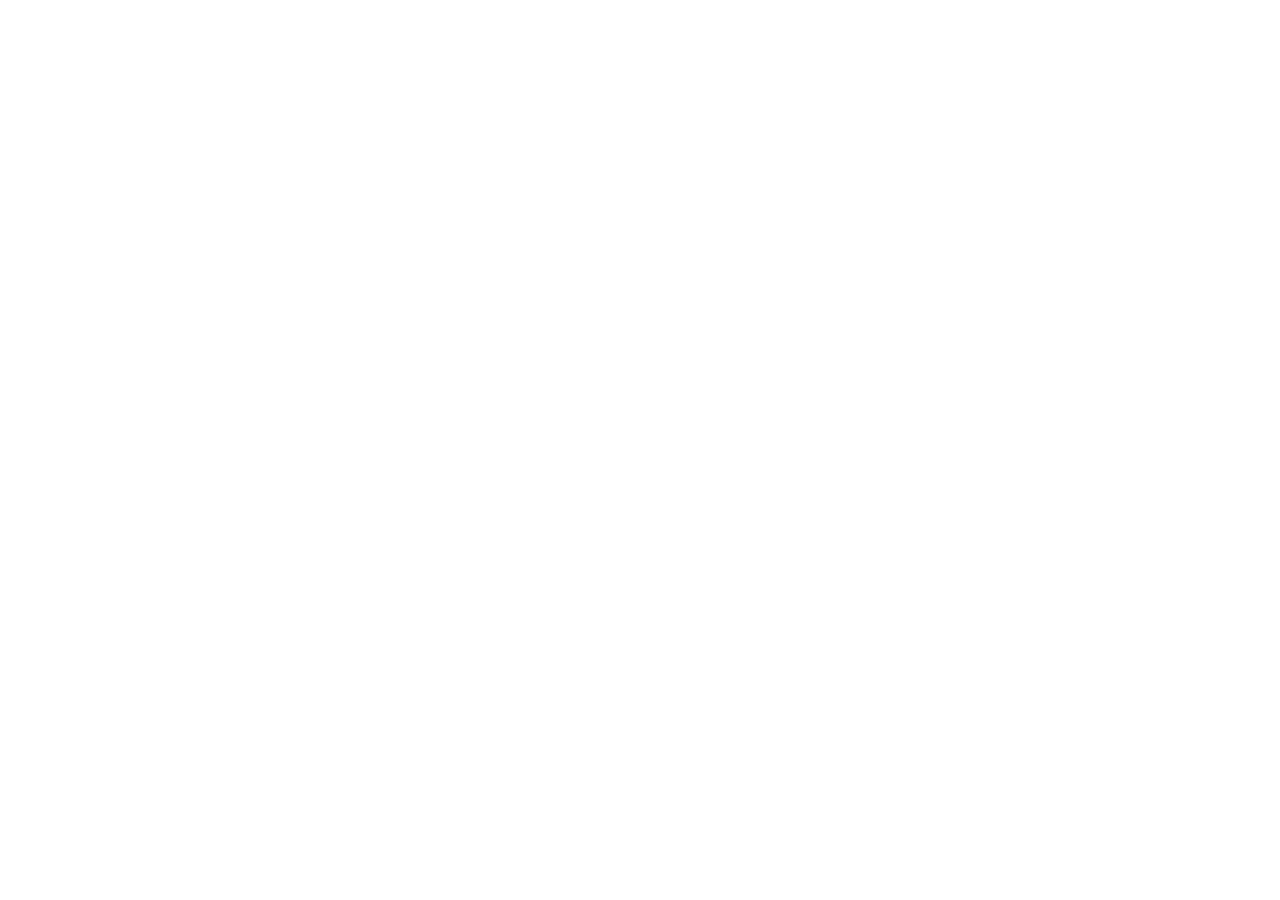
==== index.html @ 7374f4a2 "Upload files" ====
<!DOCTYPE html>
<html lang="en">
<head>
    <meta charset="UTF-8">
    <meta name="viewport" content="width=device-width, initial-scale=1.0">
    <title>Amanda Lee S&B</title>
</head>
<body>
    
</body>
</html>
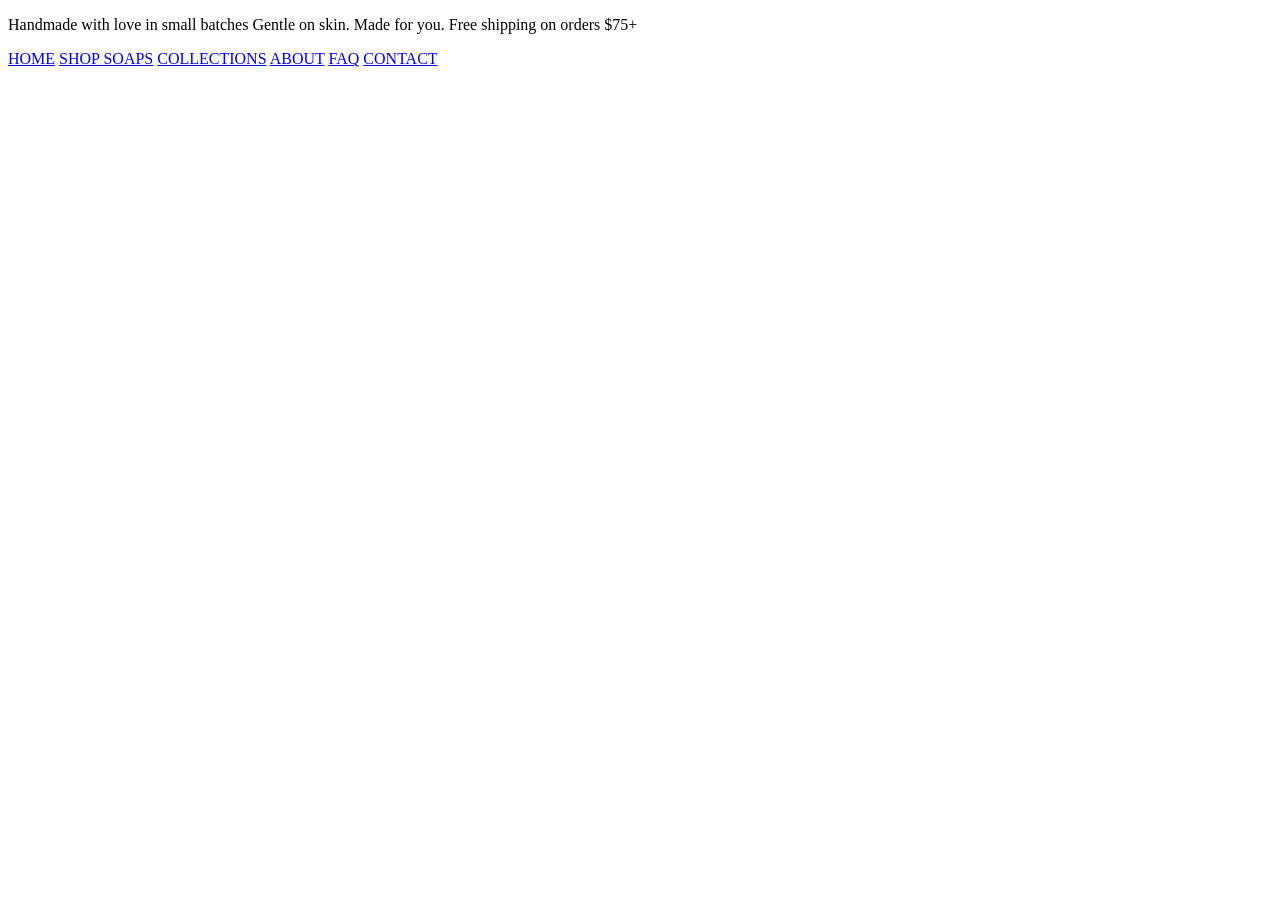
==== commit 812c21af: "Update main branch" ====
--- a/index.html
+++ b/index.html
@@ -4,8 +4,39 @@
     <meta charset="UTF-8">
     <meta name="viewport" content="width=device-width, initial-scale=1.0">
     <title>Amanda Lee S&B</title>
+    <link href="css\main-styles.css" type="text/css" rel="stylesheet">
 </head>
 <body>
-    
+   <section>
+    <div class="top-banner">
+        <p>Handmade with love in small batches                      Gentle on skin. Made for you.                   Free shipping on orders $75+</p>
+    </div>
+   </section>
+    <header class="header-menu">
+        <a href="/index.html">HOME</a>
+        <a href="/index.html">SHOP SOAPS</a>
+        <a href="/index.html">COLLECTIONS</a>
+        <a href="/index.html">ABOUT</a>
+        <a href="/index.html">FAQ</a>
+        <a href="/index.html">CONTACT</a>
+    </header>
+    <section>
+        <div class="middle-banner">
+
+        </div>
+    </section>
+    <section>
+        <div class="hero">
+
+        </div>
+    </section>
+    <section>
+        <div class="bottom-banner">
+
+        </div>
+    </section>
+    <footer>
+
+    </footer>
 </body>
 </html>
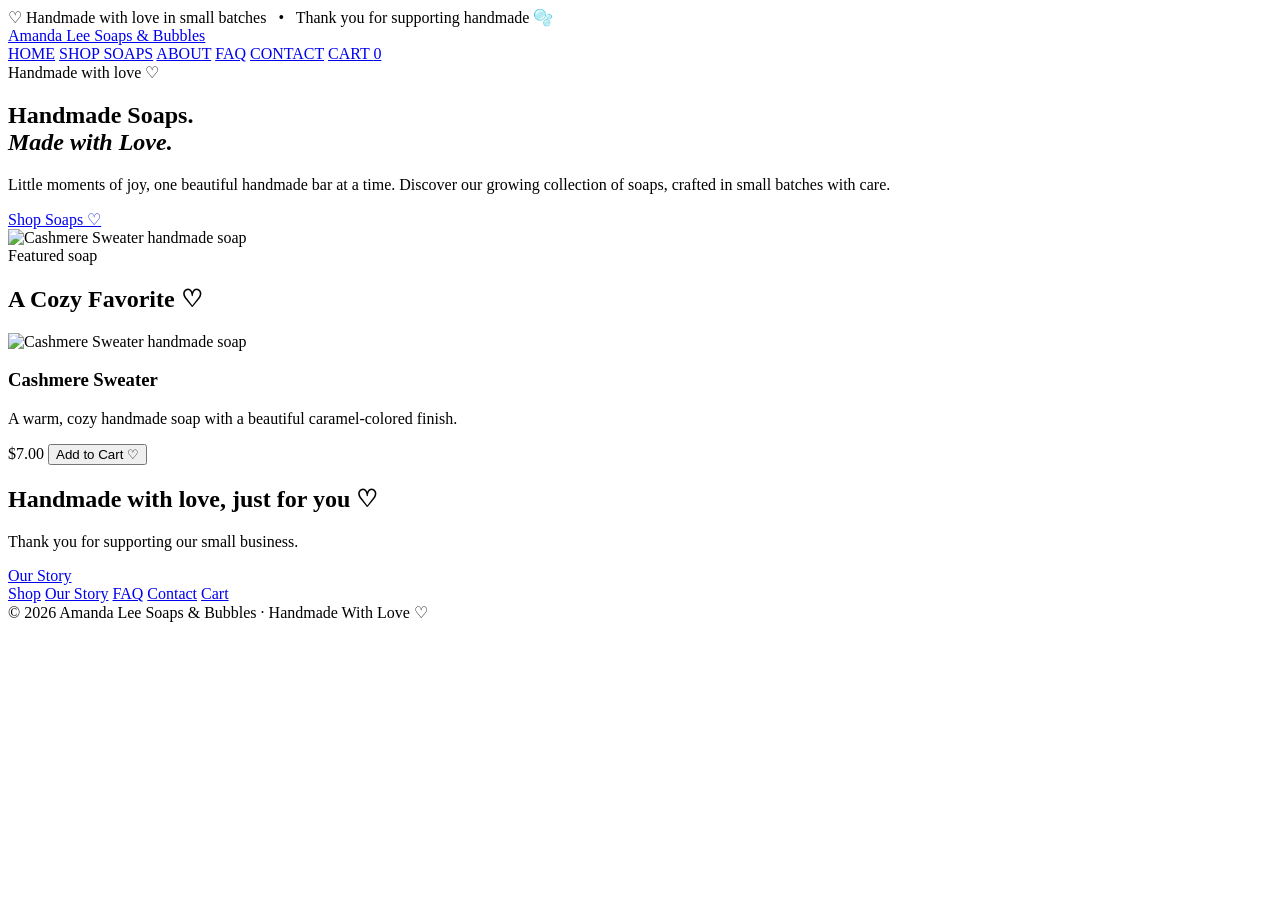
==== commit 6b66006d: "Update index.html" ====
--- a/index.html
+++ b/index.html
@@ -1,42 +1,134 @@
-<!DOCTYPE html>
+
+<!doctype html>
 <html lang="en">
 <head>
-    <meta charset="UTF-8">
-    <meta name="viewport" content="width=device-width, initial-scale=1.0">
-    <title>Amanda Lee S&B</title>
-    <link href="css\main-styles.css" type="text/css" rel="stylesheet">
+    <meta charset="utf-8">
+    <meta name="viewport" content="width=device-width, initial-scale=1">
+    <meta name="description" content="Amanda Lee Soaps & Bubbles — handmade soaps crafted with love.">
+    <title>Home | Amanda Lee Soaps &amp; Bubbles</title>
+    <link rel="stylesheet" href="css/style.css">
 </head>
 <body>
-   <section>
-    <div class="top-banner">
-        <p>Handmade with love in small batches                      Gentle on skin. Made for you.                   Free shipping on orders $75+</p>
+    <div class="topbar">
+        ♡ Handmade with love in small batches
+        &nbsp; • &nbsp;
+        Thank you for supporting handmade 🫧
     </div>
-   </section>
-    <header class="header-menu">
-        <a href="/index.html">HOME</a>
-        <a href="/index.html">SHOP SOAPS</a>
-        <a href="/index.html">COLLECTIONS</a>
-        <a href="/index.html">ABOUT</a>
-        <a href="/index.html">FAQ</a>
-        <a href="/index.html">CONTACT</a>
+
+    <header class="header">
+        <div class="nav">
+            <a class="brand" href="index.html">
+                Amanda Lee Soaps &amp; Bubbles
+            </a>
+
+            <nav class="links" aria-label="Main navigation">
+                <a href="index.html" aria-current="page">HOME</a>
+                <a href="products.html">SHOP SOAPS</a>
+                <a href="about.html">ABOUT</a>
+                <a href="faq.html">FAQ</a>
+                <a href="contact.html">CONTACT</a>
+                <a href="cart.html">
+                    CART <span class="cart-count">0</span>
+                </a>
+            </nav>
+        </div>
     </header>
-    <section>
-        <div class="middle-banner">
 
+    <main>
+        <section class="hero">
+            <div class="hero-inner">
+                <div>
+                    <div class="eyebrow">Handmade with love ♡</div>
+
+                    <h1>
+                        Handmade Soaps.<br>
+                        <em>Made with Love.</em>
+                    </h1>
+
+                    <p>
+                        Little moments of joy, one beautiful handmade
+                        bar at a time. Discover our growing collection
+                        of soaps, crafted in small batches with care.
+                    </p>
+
+                    <a class="btn" href="products.html">
+                        Shop Soaps ♡
+                    </a>
+                </div>
+
+                <img
+                    class="hero-photo"
+                    src="images/cashmere-sweater.png"
+                    alt="Cashmere Sweater handmade soap"
+                >
+            </div>
+        </section>
+
+        <section class="wrap center">
+            <div class="eyebrow">Featured soap</div>
+            <h2 class="section-title">A Cozy Favorite ♡</h2>
+
+            <div class="grid">
+                <article class="card">
+                    <img
+                        src="images/cashmere-sweater.png"
+                        alt="Cashmere Sweater handmade soap"
+                    >
+
+                    <div class="card-content">
+                        <h3>Cashmere Sweater</h3>
+
+                        <p class="muted">
+                            A warm, cozy handmade soap with a beautiful
+                            caramel-colored finish.
+                        </p>
+
+                        <div class="card-actions">
+                            <span class="price">$7.00</span>
+
+                            <button
+                                class="btn"
+                                data-add="cashmere-sweater"
+                            >
+                                Add to Cart ♡
+                            </button>
+                        </div>
+
+                        <p
+                            id="cart-feedback"
+                            class="notice hidden"
+                            role="status"
+                        ></p>
+                    </div>
+                </article>
+            </div>
+        </section>
+
+        <section class="banner">
+            <h2>Handmade with love, just for you ♡</h2>
+            <p>Thank you for supporting our small business.</p>
+
+            <a href="about.html" class="btn btn-outline">
+                Our Story
+            </a>
+        </section>
+    </main>
+
+    <footer class="footer">
+        <div class="footer-links">
+            <a href="products.html">Shop</a>
+            <a href="about.html">Our Story</a>
+            <a href="faq.html">FAQ</a>
+            <a href="contact.html">Contact</a>
+            <a href="cart.html">Cart</a>
         </div>
-    </section>
-    <section>
-        <div class="hero">
 
+        <div>
+            © 2026 Amanda Lee Soaps &amp; Bubbles
+            · Handmade With Love ♡
         </div>
-    </section>
-    <section>
-        <div class="bottom-banner">
+    </footer>
 
-        </div>
-    </section>
-    <footer>
-
-    </footer>
+    <script src="js/store.js" defer></script>
 </body>
-</html>+</html>
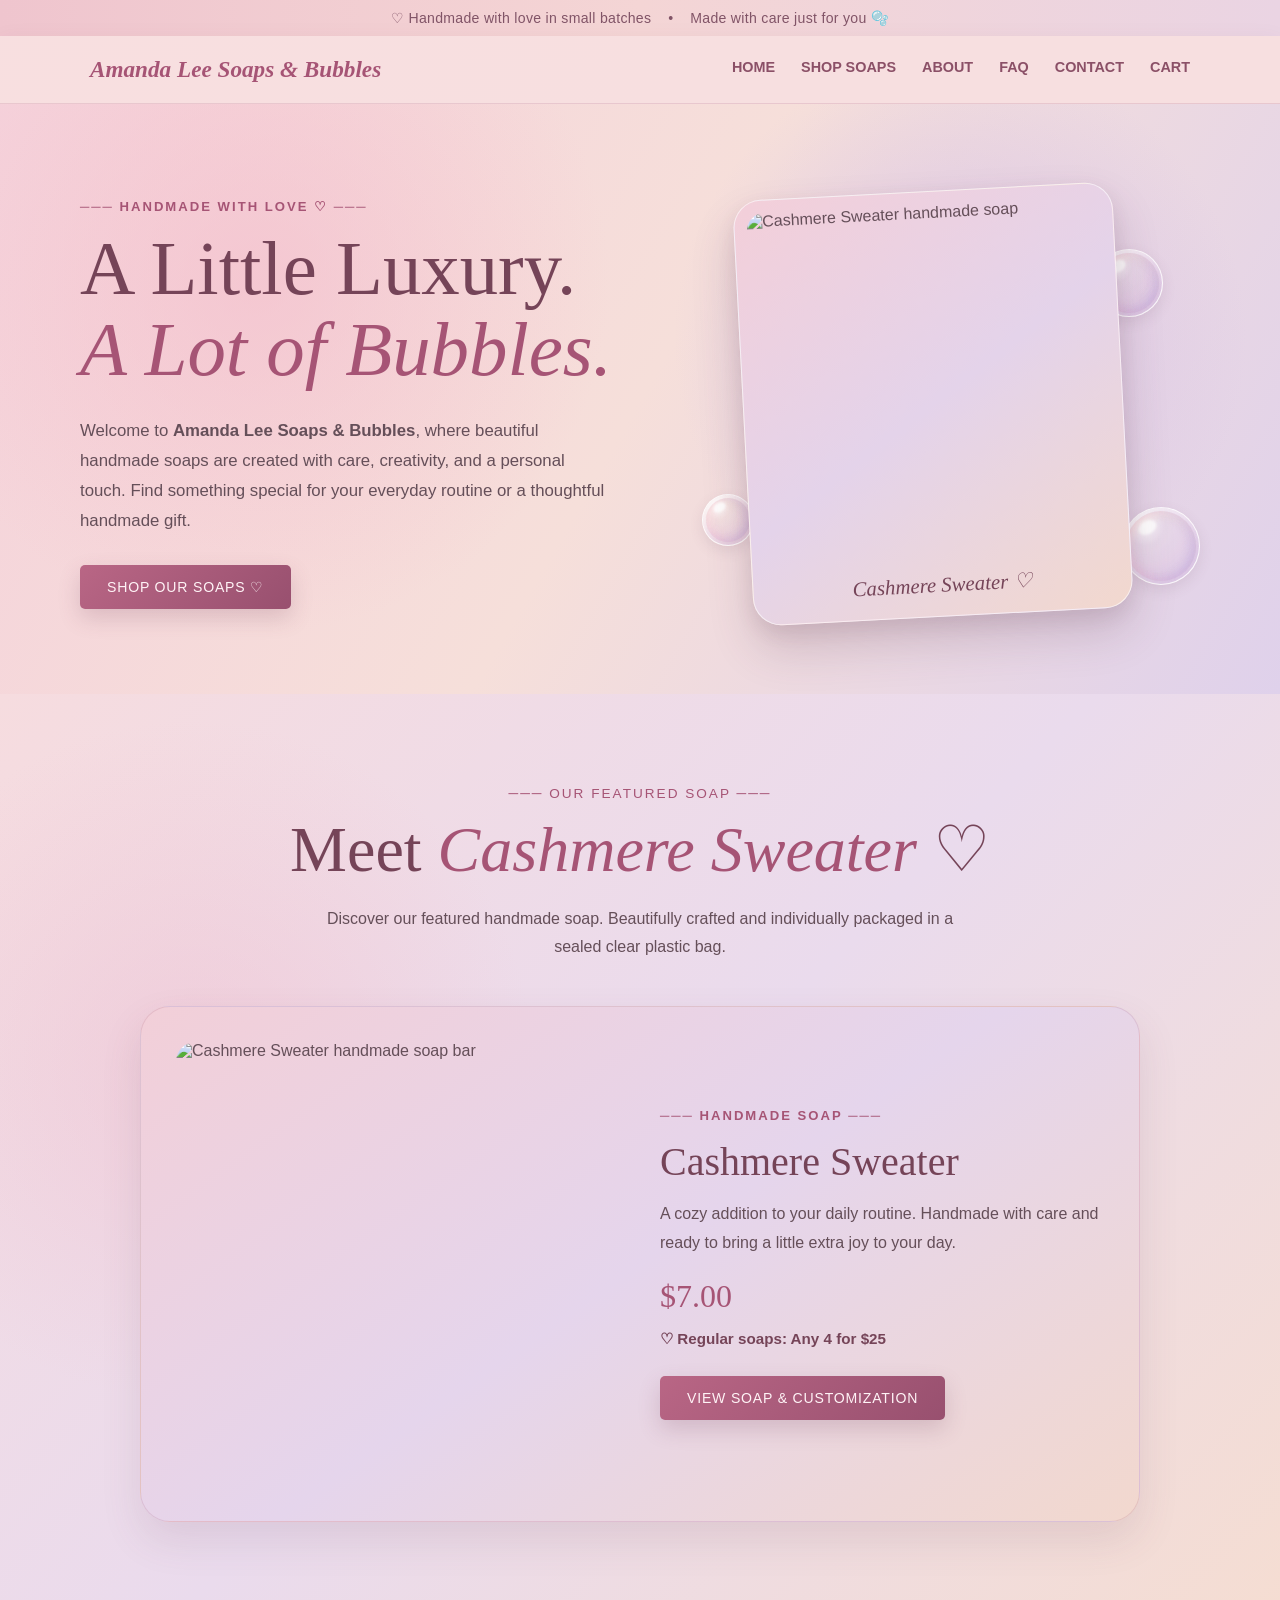
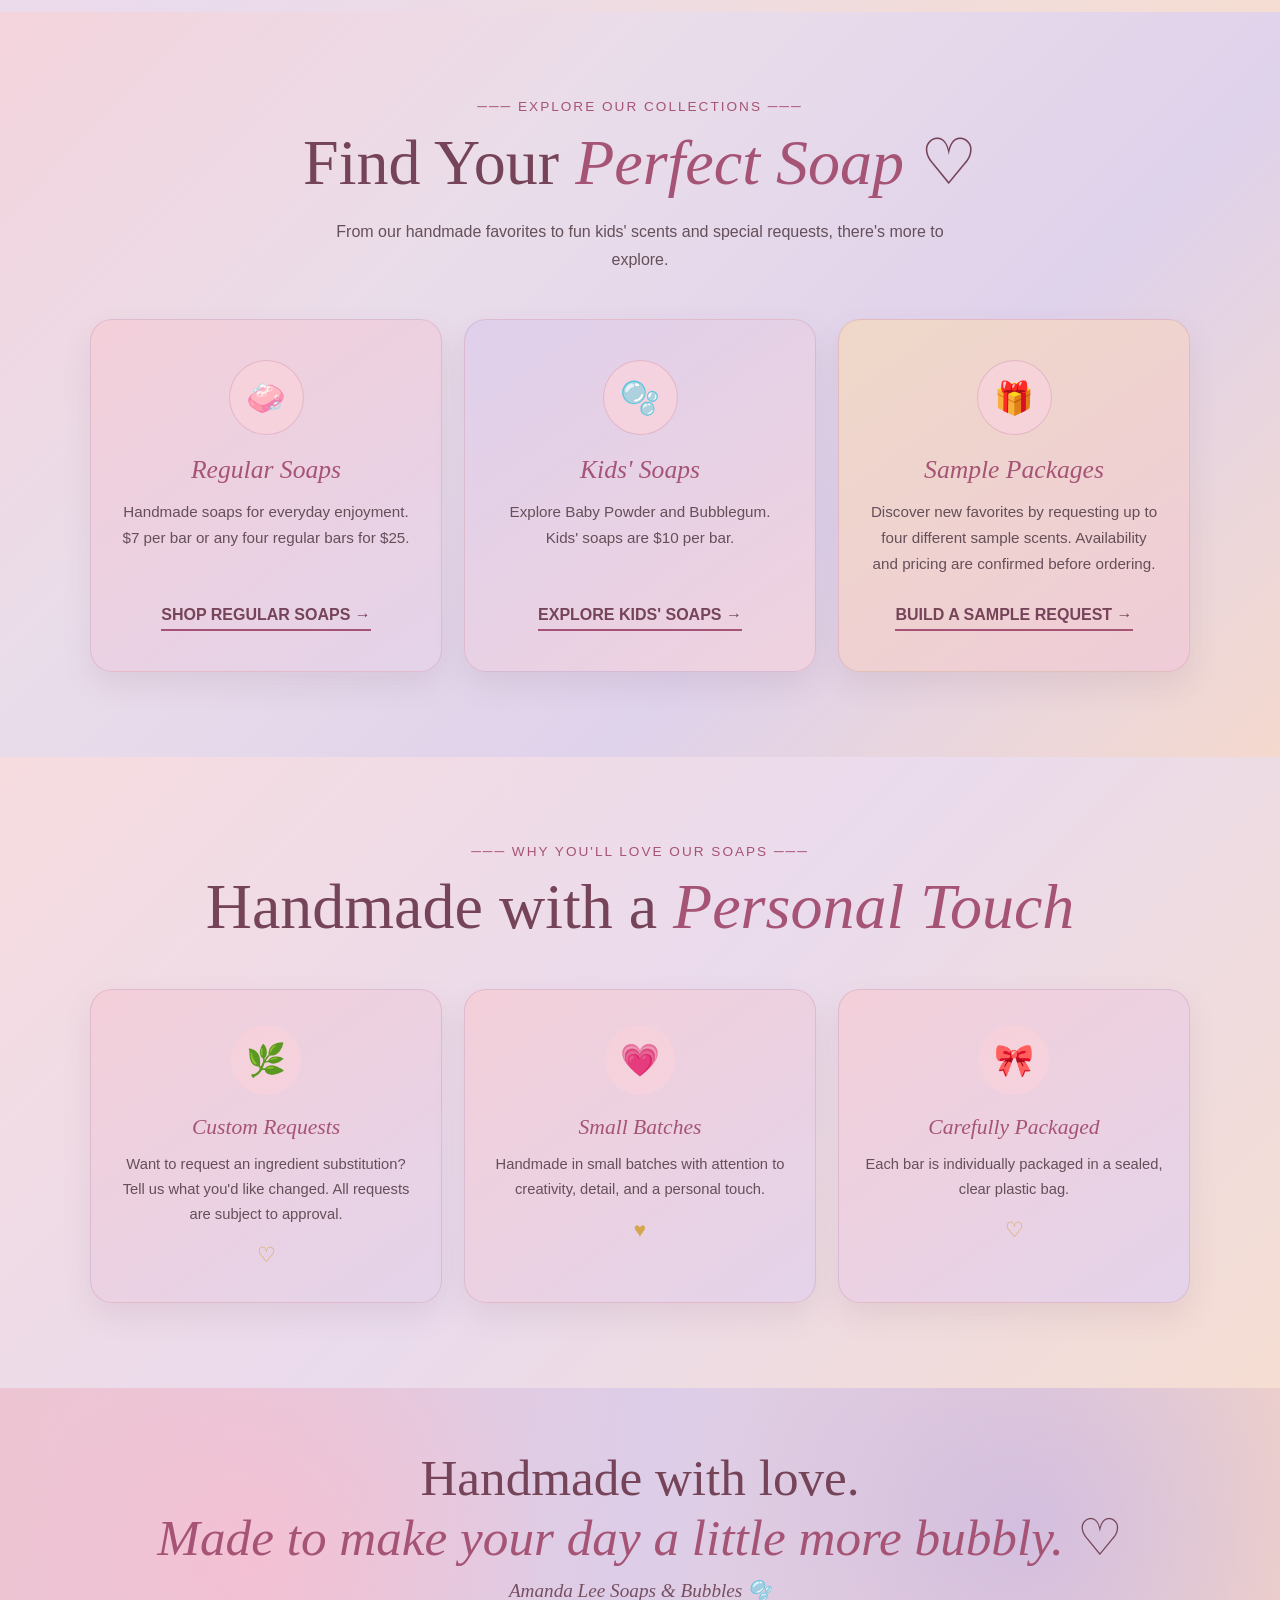
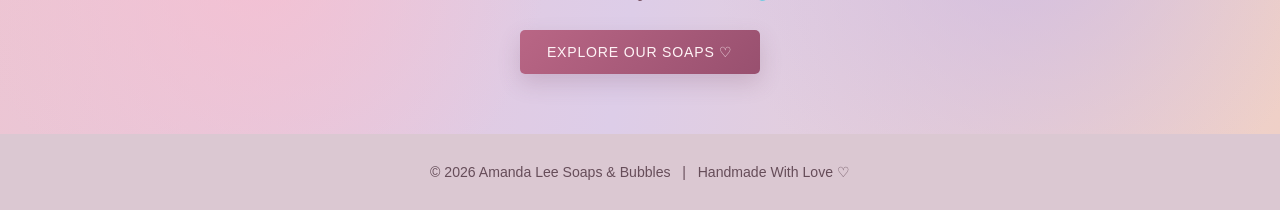
==== commit a857e3ef: "Add files Includes updated and created files" ====
--- a/index.html
+++ b/index.html
@@ -1,134 +1,1281 @@
 
-<!doctype html>
+<!DOCTYPE html>
 <html lang="en">
+
 <head>
-    <meta charset="utf-8">
-    <meta name="viewport" content="width=device-width, initial-scale=1">
-    <meta name="description" content="Amanda Lee Soaps & Bubbles — handmade soaps crafted with love.">
+    <meta charset="UTF-8">
+    <meta name="viewport" content="width=device-width, initial-scale=1.0">
+
+    <meta
+        name="description"
+        content="Amanda Lee Soaps & Bubbles — handmade soaps crafted with love. Shop Cashmere Sweater soap, explore kids' scents, and request custom soaps."
+    >
+
     <title>Home | Amanda Lee Soaps &amp; Bubbles</title>
-    <link rel="stylesheet" href="css/style.css">
+
+    <style>
+        /* =====================================
+           COLORS — ORIGINAL ABOUT US PALETTE
+        ===================================== */
+
+        :root {
+            --pink: #f5cfd8;
+            --light-pink: #f9dfe3;
+            --blush: #efbccb;
+
+            --lavender: #d8c7e6;
+            --light-lavender: #eadff1;
+
+            --cream: #f8e5d1;
+            --peach: #f4d3c7;
+
+            --mauve: #a65475;
+            --deep-mauve: #754458;
+
+            --gold: #d4a74e;
+            --text: #654f59;
+        }
+
+        /* =====================================
+           RESET
+        ===================================== */
+
+        * {
+            margin: 0;
+            padding: 0;
+            box-sizing: border-box;
+        }
+
+        html {
+            scroll-behavior: smooth;
+        }
+
+        body {
+            font-family: Arial, Helvetica, sans-serif;
+            color: var(--text);
+
+            background:
+                radial-gradient(
+                    circle at 15% 20%,
+                    rgba(245, 188, 207, 0.65),
+                    transparent 28%
+                ),
+                radial-gradient(
+                    circle at 85% 25%,
+                    rgba(211, 191, 231, 0.65),
+                    transparent 30%
+                ),
+                linear-gradient(
+                    135deg,
+                    #f7d6de,
+                    #f5e3df,
+                    #e7d9ef,
+                    #f5ddd1
+                );
+
+            min-height: 100vh;
+        }
+
+        a {
+            text-decoration: none;
+        }
+
+        button {
+            font: inherit;
+            cursor: pointer;
+        }
+
+        /* =====================================
+           TOP BAR
+        ===================================== */
+
+        .top-bar {
+            background:
+                linear-gradient(
+                    90deg,
+                    #efc5ce,
+                    #f4d5d5,
+                    #ead4e3
+                );
+
+            color: #815467;
+            padding: 10px 20px;
+            text-align: center;
+            font-size: 0.88rem;
+            letter-spacing: 0.3px;
+        }
+
+        /* =====================================
+           NAVIGATION
+        ===================================== */
+
+        header {
+            background: rgba(248, 224, 225, 0.95);
+
+            border-bottom:
+                1px solid rgba(157, 79, 112, 0.16);
+
+            box-shadow:
+                0 7px 25px rgba(110, 70, 90, 0.08);
+        }
+
+        .nav-container {
+            max-width: 1150px;
+            margin: auto;
+            padding: 20px 25px;
+
+            display: flex;
+            align-items: center;
+            justify-content: space-between;
+            gap: 25px;
+        }
+
+        .brand {
+            font-family: Georgia, "Times New Roman", serif;
+            font-size: 1.45rem;
+            font-style: italic;
+            color: var(--mauve);
+            font-weight: bold;
+        }
+
+        nav {
+            display: flex;
+            align-items: center;
+            gap: 26px;
+            flex-wrap: wrap;
+        }
+
+        nav a {
+            color: #8b5067;
+            font-size: 0.9rem;
+            font-weight: bold;
+            padding-bottom: 6px;
+            position: relative;
+        }
+
+        nav a::after {
+            content: "";
+            position: absolute;
+            left: 0;
+            bottom: 0;
+            width: 0;
+            height: 2px;
+            background: var(--mauve);
+            transition: width 0.3s ease;
+        }
+
+        nav a:hover::after,
+        nav a.active::after {
+            width: 100%;
+        }
+
+        /* =====================================
+           HOMEPAGE HERO
+        ===================================== */
+
+        .home-hero {
+            position: relative;
+            overflow: hidden;
+            padding: 85px 20px 75px;
+
+            background:
+                radial-gradient(
+                    circle at 75% 40%,
+                    rgba(211, 190, 231, 0.75),
+                    transparent 28%
+                ),
+                radial-gradient(
+                    circle at 20% 30%,
+                    rgba(244, 188, 203, 0.60),
+                    transparent 32%
+                ),
+                linear-gradient(
+                    120deg,
+                    #f5d2db,
+                    #f6dfda,
+                    #dfd1eb
+                );
+        }
+
+        .hero-container {
+            max-width: 1120px;
+            margin: auto;
+
+            display: grid;
+            grid-template-columns: 1fr 1fr;
+            gap: 50px;
+            align-items: center;
+        }
+
+        .eyebrow {
+            color: var(--mauve);
+            letter-spacing: 2px;
+            text-transform: uppercase;
+            font-size: 0.82rem;
+            margin-bottom: 15px;
+            font-weight: bold;
+        }
+
+        .hero-text h1 {
+            font-family: Georgia, "Times New Roman", serif;
+            font-size: clamp(3rem, 6vw, 5.2rem);
+            line-height: 1.05;
+            color: var(--deep-mauve);
+            font-weight: normal;
+        }
+
+        .hero-text h1 em {
+            color: var(--mauve);
+            font-weight: normal;
+        }
+
+        .hero-text p {
+            margin-top: 25px;
+            max-width: 540px;
+            line-height: 1.8;
+            font-size: 1.05rem;
+        }
+
+        .shop-button {
+            display: inline-block;
+            margin-top: 28px;
+            padding: 14px 27px;
+
+            background:
+                linear-gradient(
+                    135deg,
+                    #b96685,
+                    #98506f
+                );
+
+            color: #fff3f6;
+            border-radius: 5px;
+            border: none;
+            font-size: 0.88rem;
+            letter-spacing: 0.8px;
+
+            box-shadow:
+                0 9px 22px rgba(117, 65, 89, 0.2);
+
+            transition:
+                transform 0.3s ease,
+                box-shadow 0.3s ease;
+        }
+
+        .shop-button:hover {
+            transform: translateY(-3px);
+
+            box-shadow:
+                0 14px 28px rgba(117, 65, 89, 0.25);
+        }
+
+        /* =====================================
+           FEATURED SOAP DISPLAY
+        ===================================== */
+
+        .soap-display {
+            position: relative;
+            min-height: 430px;
+            display: flex;
+            justify-content: center;
+            align-items: center;
+        }
+
+        .soap-photo-frame {
+            width: min(82%, 380px);
+            position: relative;
+            z-index: 2;
+
+            padding: 12px;
+            border-radius: 28px;
+
+            background:
+                linear-gradient(
+                    145deg,
+                    #f3cfd9,
+                    #e4d3ea,
+                    #f2d8ce
+                );
+
+            border:
+                1px solid rgba(255, 255, 255, 0.6);
+
+            box-shadow:
+                0 24px 45px rgba(94, 60, 78, 0.20),
+                0 8px 18px rgba(94, 60, 78, 0.10);
+
+            transform: rotate(-3deg);
+            transition: transform 0.35s ease;
+        }
+
+        .soap-photo-frame:hover {
+            transform: rotate(0deg) translateY(-7px);
+        }
+
+        .soap-photo-frame img {
+            width: 100%;
+            aspect-ratio: 1 / 1;
+            object-fit: cover;
+            display: block;
+            border-radius: 19px;
+        }
+
+        .soap-photo-label {
+            padding: 15px 10px 7px;
+            text-align: center;
+
+            font-family: Georgia, serif;
+            font-style: italic;
+            color: var(--deep-mauve);
+            font-size: 1.3rem;
+        }
+
+        /* =====================================
+           FLOATING BUBBLES
+           MATCHES ABOUT US DESIGN
+        ===================================== */
+
+        .bubble {
+            position: absolute;
+            border-radius: 50%;
+
+            background:
+                radial-gradient(
+                    circle at 28% 23%,
+                    rgba(255,255,255,0.95) 0%,
+                    rgba(255,255,255,0.60) 8%,
+                    rgba(255,255,255,0.10) 25%,
+                    rgba(225,190,230,0.16) 55%,
+                    rgba(184,155,211,0.15) 75%,
+                    transparent 100%
+                );
+
+            border:
+                1px solid rgba(255,255,255,0.85);
+
+            box-shadow:
+                inset -5px -7px 12px rgba(190,145,211,0.14),
+                inset 4px 4px 10px rgba(255,255,255,0.7),
+                0 5px 14px rgba(109,76,96,0.12);
+
+            animation: bubbleFloat 6s ease-in-out infinite;
+            pointer-events: none;
+        }
+
+        .bubble::before {
+            content: "";
+            position: absolute;
+            inset: 3px;
+            border-radius: 50%;
+
+            box-shadow:
+                inset 5px 0 8px rgba(249,165,199,0.22),
+                inset -5px 0 8px rgba(167,151,226,0.24),
+                inset 0 5px 8px rgba(255,220,164,0.18);
+        }
+
+        .bubble::after {
+            content: "";
+            position: absolute;
+            width: 25%;
+            height: 17%;
+            left: 20%;
+            top: 17%;
+            border-radius: 50%;
+            background: rgba(255,255,255,0.85);
+            transform: rotate(-30deg);
+            filter: blur(1px);
+        }
+
+        .b1 {
+            width: 68px;
+            height: 68px;
+            right: 7%;
+            top: 14%;
+        }
+
+        .b2 {
+            width: 38px;
+            height: 38px;
+            right: 29%;
+            top: 5%;
+            animation-delay: 1s;
+        }
+
+        .b3 {
+            width: 52px;
+            height: 52px;
+            left: 7%;
+            bottom: 17%;
+            animation-delay: 2s;
+        }
+
+        .b4 {
+            width: 27px;
+            height: 27px;
+            left: 40%;
+            top: 10%;
+            animation-delay: 1.5s;
+        }
+
+        .b5 {
+            width: 78px;
+            height: 78px;
+            right: 0;
+            bottom: 8%;
+            animation-delay: 2.5s;
+        }
+
+        .b6 {
+            width: 34px;
+            height: 34px;
+            left: 25%;
+            bottom: 5%;
+            animation-delay: 3s;
+        }
+
+        .b7 {
+            width: 45px;
+            height: 45px;
+            right: 39%;
+            bottom: 8%;
+            animation-delay: 0.7s;
+        }
+
+        @keyframes bubbleFloat {
+            0%, 100% {
+                transform: translateY(0) translateX(0);
+            }
+
+            50% {
+                transform: translateY(-14px) translateX(4px);
+            }
+        }
+
+        /* =====================================
+           SECTION HEADINGS
+        ===================================== */
+
+        .section-heading {
+            text-align: center;
+            margin-bottom: 45px;
+        }
+
+        .section-heading span {
+            color: var(--mauve);
+            font-size: 0.85rem;
+            text-transform: uppercase;
+            letter-spacing: 2px;
+        }
+
+        .section-heading h2 {
+            margin-top: 10px;
+            font-family: Georgia, serif;
+            color: var(--deep-mauve);
+            font-size: clamp(2.5rem, 5vw, 4rem);
+            font-weight: normal;
+        }
+
+        .section-heading h2 em {
+            color: var(--mauve);
+        }
+
+        .section-heading p {
+            max-width: 650px;
+            margin: 18px auto 0;
+            line-height: 1.75;
+        }
+
+        /* =====================================
+           FEATURED PRODUCT
+        ===================================== */
+
+        .featured-section {
+            padding: 90px 20px;
+
+            background:
+                radial-gradient(
+                    circle at 15% 40%,
+                    rgba(239,188,205,0.45),
+                    transparent 28%
+                ),
+                linear-gradient(
+                    135deg,
+                    #f6dcdf,
+                    #eadbed,
+                    #f5ddd2
+                );
+        }
+
+        .featured-container {
+            max-width: 1000px;
+            margin: auto;
+        }
+
+        .featured-card {
+            display: grid;
+            grid-template-columns: 1fr 1fr;
+            gap: 40px;
+            align-items: center;
+
+            background:
+                linear-gradient(
+                    145deg,
+                    #f2cfd8,
+                    #e5d5ec,
+                    #f2d8ce
+                );
+
+            border-radius: 30px;
+            padding: 35px;
+
+            border:
+                1px solid rgba(158,80,113,0.16);
+
+            box-shadow:
+                0 18px 40px rgba(105,68,87,0.12);
+        }
+
+        .featured-card img {
+            width: 100%;
+            aspect-ratio: 1 / 1;
+            object-fit: cover;
+            border-radius: 20px;
+        }
+
+        .featured-info h3 {
+            font-family: Georgia, serif;
+            font-size: 2.5rem;
+            font-weight: normal;
+            color: var(--deep-mauve);
+            margin-bottom: 15px;
+        }
+
+        .featured-info p {
+            line-height: 1.8;
+            margin-bottom: 20px;
+        }
+
+        .price {
+            font-family: Georgia, serif;
+            font-size: 2rem;
+            color: var(--mauve);
+        }
+
+        .bundle-note {
+            margin-top: 15px;
+            font-size: 0.95rem;
+            color: var(--deep-mauve);
+            font-weight: bold;
+        }
+
+        /* =====================================
+           COLLECTION CARDS
+        ===================================== */
+
+        .collections-section {
+            padding: 85px 20px;
+
+            background:
+                linear-gradient(
+                    135deg,
+                    #f4d4dc,
+                    #eaddea,
+                    #dfd2eb,
+                    #f4d9ce
+                );
+        }
+
+        .collections {
+            max-width: 1100px;
+            margin: auto;
+
+            display: grid;
+            grid-template-columns: repeat(3, 1fr);
+            gap: 22px;
+        }
+
+        .collection-card {
+            padding: 40px 28px;
+            text-align: center;
+            border-radius: 22px;
+
+            background:
+                linear-gradient(
+                    145deg,
+                    #f3cfd9,
+                    #e4d3ea
+                );
+
+            border:
+                1px solid rgba(164,82,117,0.18);
+
+            box-shadow:
+                0 13px 30px rgba(103,65,85,0.10);
+
+            transition: transform 0.3s ease;
+        }
+
+        .collection-card:nth-child(2) {
+            background:
+                linear-gradient(
+                    145deg,
+                    #dfd0eb,
+                    #efd2df
+                );
+        }
+
+        .collection-card:nth-child(3) {
+            background:
+                linear-gradient(
+                    145deg,
+                    #efd8c8,
+                    #efccd8
+                );
+        }
+
+        .collection-card:hover {
+            transform: translateY(-8px);
+        }
+
+        .collection-icon {
+            width: 75px;
+            height: 75px;
+            margin: 0 auto 20px;
+            border-radius: 50%;
+
+            display: flex;
+            justify-content: center;
+            align-items: center;
+
+            font-size: 2rem;
+            background: rgba(248,211,221,0.8);
+
+            border:
+                1px solid rgba(165,83,117,0.22);
+        }
+
+        .collection-card h3 {
+            color: var(--mauve);
+            font-family: Georgia, serif;
+            font-style: italic;
+            font-weight: normal;
+            font-size: 1.6rem;
+            margin-bottom: 14px;
+        }
+
+        .collection-card p {
+            line-height: 1.7;
+            font-size: 0.95rem;
+            min-height: 85px;
+        }
+
+        .collection-link {
+            display: inline-block;
+            margin-top: 22px;
+            color: var(--deep-mauve);
+            font-weight: bold;
+            border-bottom: 2px solid var(--mauve);
+            padding-bottom: 5px;
+        }
+
+        /* =====================================
+           WHY SHOP WITH US
+        ===================================== */
+
+        .features-section {
+            padding: 85px 20px;
+
+            background:
+                linear-gradient(
+                    135deg,
+                    #f6dcdf,
+                    #eadbed,
+                    #f5ddd2
+                );
+        }
+
+        .features {
+            max-width: 1100px;
+            margin: auto;
+
+            display: grid;
+            grid-template-columns: repeat(3, 1fr);
+            gap: 22px;
+        }
+
+        .feature {
+            padding: 35px 25px;
+            text-align: center;
+            border-radius: 22px;
+
+            background:
+                linear-gradient(
+                    145deg,
+                    #f3cfd9,
+                    #e4d3ea
+                );
+
+            border:
+                1px solid rgba(164,82,117,0.18);
+
+            box-shadow:
+                0 13px 30px rgba(103,65,85,0.10);
+        }
+
+        .feature-icon {
+            width: 70px;
+            height: 70px;
+            margin: 0 auto 20px;
+            border-radius: 50%;
+
+            display: flex;
+            justify-content: center;
+            align-items: center;
+
+            font-size: 2rem;
+            background: rgba(248,211,221,0.8);
+        }
+
+        .feature h3 {
+            color: var(--mauve);
+            font-family: Georgia, serif;
+            font-style: italic;
+            font-weight: normal;
+            font-size: 1.35rem;
+            margin-bottom: 12px;
+        }
+
+        .feature p {
+            line-height: 1.7;
+            font-size: 0.92rem;
+        }
+
+        .heart {
+            display: block;
+            margin-top: 16px;
+            color: var(--gold);
+            font-size: 1.3rem;
+        }
+
+        /* =====================================
+           FINAL BANNER
+        ===================================== */
+
+        .final-banner {
+            text-align: center;
+            padding: 60px 20px;
+
+            background:
+                radial-gradient(
+                    circle at 20% 50%,
+                    rgba(248,190,208,0.75),
+                    transparent 28%
+                ),
+                radial-gradient(
+                    circle at 80% 40%,
+                    rgba(205,185,227,0.75),
+                    transparent 30%
+                ),
+                linear-gradient(
+                    100deg,
+                    #edc5d2,
+                    #ddcde8,
+                    #efd0c7
+                );
+        }
+
+        .final-banner h2 {
+            color: var(--deep-mauve);
+            font-family: Georgia, serif;
+            font-size: clamp(2rem, 4vw, 3.3rem);
+            font-weight: normal;
+        }
+
+        .final-banner em {
+            color: var(--mauve);
+        }
+
+        .final-banner p {
+            margin-top: 12px;
+            color: #765061;
+            font-family: Georgia, serif;
+            font-style: italic;
+            font-size: 1.2rem;
+        }
+
+        /* =====================================
+           FOOTER
+        ===================================== */
+
+        footer {
+            background: #dbc8d2;
+            color: #664d59;
+            text-align: center;
+            padding: 30px 20px;
+            font-size: 0.88rem;
+        }
+
+        /* =====================================
+           MOBILE RESPONSIVENESS
+        ===================================== */
+
+        @media (max-width: 900px) {
+            .hero-container,
+            .featured-card {
+                grid-template-columns: 1fr;
+            }
+
+            .hero-text {
+                text-align: center;
+            }
+
+            .hero-text p {
+                margin-left: auto;
+                margin-right: auto;
+            }
+
+            .collections,
+            .features {
+                grid-template-columns: repeat(2, 1fr);
+            }
+
+            .soap-display {
+                min-height: 380px;
+            }
+        }
+
+        @media (max-width: 650px) {
+            .nav-container {
+                flex-direction: column;
+            }
+
+            nav {
+                justify-content: center;
+                gap: 14px;
+            }
+
+            .collections,
+            .features {
+                grid-template-columns: 1fr;
+            }
+
+            .featured-card {
+                padding: 25px;
+            }
+
+            .soap-display {
+                min-height: 340px;
+            }
+
+            .soap-photo-frame {
+                width: min(82%, 300px);
+            }
+
+            .collection-card p {
+                min-height: 0;
+            }
+        }
+
+        @media (prefers-reduced-motion: reduce) {
+            *,
+            *::before,
+            *::after {
+                animation-duration: 0.01ms !important;
+                transition-duration: 0.01ms !important;
+            }
+        }
+    </style>
 </head>
+
 <body>
-    <div class="topbar">
+
+    <!-- =====================================
+         TOP BAR
+    ===================================== -->
+
+    <div class="top-bar">
         ♡ Handmade with love in small batches
-        &nbsp; • &nbsp;
-        Thank you for supporting handmade 🫧
+        &nbsp;&nbsp; • &nbsp;&nbsp;
+        Made with care just for you 🫧
     </div>
 
-    <header class="header">
-        <div class="nav">
+    <!-- =====================================
+         NAVIGATION
+    ===================================== -->
+
+    <header>
+        <div class="nav-container">
+
             <a class="brand" href="index.html">
                 Amanda Lee Soaps &amp; Bubbles
             </a>
 
-            <nav class="links" aria-label="Main navigation">
-                <a href="index.html" aria-current="page">HOME</a>
-                <a href="products.html">SHOP SOAPS</a>
-                <a href="about.html">ABOUT</a>
-                <a href="faq.html">FAQ</a>
-                <a href="contact.html">CONTACT</a>
-                <a href="cart.html">
-                    CART <span class="cart-count">0</span>
-                </a>
+            <nav aria-label="Main navigation">
+    <a href="index.html">HOME</a>
+    <a href="products.html">SHOP SOAPS</a>
+    <a href="about.html">ABOUT</a>
+    <a href="faq.html">FAQ</a>
+    <a href="contact.html">CONTACT</a>
+    <a href="cart.html">
+        CART <span id="cart-count"></span>
+    </a>
+
             </nav>
+
         </div>
     </header>
 
     <main>
-        <section class="hero">
-            <div class="hero-inner">
-                <div>
-                    <div class="eyebrow">Handmade with love ♡</div>
+
+        <!-- =====================================
+             HERO SECTION
+        ===================================== -->
+
+        <section class="home-hero">
+            <div class="hero-container">
+
+                <div class="hero-text">
+                    <div class="eyebrow">
+                        ─── HANDMADE WITH LOVE ♡ ───
+                    </div>
 
                     <h1>
-                        Handmade Soaps.<br>
-                        <em>Made with Love.</em>
+                        A Little Luxury.
+                        <br>
+                        <em>A Lot of Bubbles.</em>
                     </h1>
 
                     <p>
-                        Little moments of joy, one beautiful handmade
-                        bar at a time. Discover our growing collection
-                        of soaps, crafted in small batches with care.
+                        Welcome to
+                        <strong>Amanda Lee Soaps &amp; Bubbles</strong>,
+                        where beautiful handmade soaps are created
+                        with care, creativity, and a personal touch.
+                        Find something special for your everyday
+                        routine or a thoughtful handmade gift.
                     </p>
 
-                    <a class="btn" href="products.html">
-                        Shop Soaps ♡
+                    <a href="products.html" class="shop-button">
+                        SHOP OUR SOAPS ♡
                     </a>
                 </div>
 
-                <img
-                    class="hero-photo"
-                    src="images/cashmere-sweater.png"
-                    alt="Cashmere Sweater handmade soap"
-                >
+                <div class="soap-display">
+
+                    <div class="soap-photo-frame">
+                        <img
+                            src="images/cashmere-sweater.png"
+                            alt="Cashmere Sweater handmade soap"
+                        >
+
+                        <div class="soap-photo-label">
+                            Cashmere Sweater ♡
+                        </div>
+                    </div>
+
+                    <!-- FLOATING BUBBLES -->
+
+                    <div class="bubble b1" aria-hidden="true"></div>
+                    <div class="bubble b2" aria-hidden="true"></div>
+                    <div class="bubble b3" aria-hidden="true"></div>
+                    <div class="bubble b4" aria-hidden="true"></div>
+                    <div class="bubble b5" aria-hidden="true"></div>
+                    <div class="bubble b6" aria-hidden="true"></div>
+                    <div class="bubble b7" aria-hidden="true"></div>
+
+                </div>
+
             </div>
         </section>
 
-        <section class="wrap center">
-            <div class="eyebrow">Featured soap</div>
-            <h2 class="section-title">A Cozy Favorite ♡</h2>
-
-            <div class="grid">
-                <article class="card">
+        <!-- =====================================
+             FEATURED SOAP
+        ===================================== -->
+
+        <section class="featured-section">
+            <div class="featured-container">
+
+                <div class="section-heading">
+                    <span>─── OUR FEATURED SOAP ───</span>
+
+                    <h2>
+                        Meet <em>Cashmere Sweater</em> ♡
+                    </h2>
+
+                    <p>
+                        Discover our featured handmade soap.
+                        Beautifully crafted and individually
+                        packaged in a sealed clear plastic bag.
+                    </p>
+                </div>
+
+                <article class="featured-card">
+
                     <img
                         src="images/cashmere-sweater.png"
-                        alt="Cashmere Sweater handmade soap"
+                        alt="Cashmere Sweater handmade soap bar"
                     >
 
-                    <div class="card-content">
+                    <div class="featured-info">
+
+                        <div class="eyebrow">
+                            ─── HANDMADE SOAP ───
+                        </div>
+
                         <h3>Cashmere Sweater</h3>
 
-                        <p class="muted">
-                            A warm, cozy handmade soap with a beautiful
-                            caramel-colored finish.
+                        <p>
+                            A cozy addition to your daily routine.
+                            Handmade with care and ready to bring
+                            a little extra joy to your day.
                         </p>
 
-                        <div class="card-actions">
-                            <span class="price">$7.00</span>
-
-                            <button
-                                class="btn"
-                                data-add="cashmere-sweater"
-                            >
-                                Add to Cart ♡
-                            </button>
+                        <div class="price">
+                            $7.00
                         </div>
 
-                        <p
-                            id="cart-feedback"
-                            class="notice hidden"
-                            role="status"
-                        ></p>
+                        <div class="bundle-note">
+                            ♡ Regular soaps: Any 4 for $25
+                        </div>
+
+                        <a href="products.html" class="shop-button">
+                            VIEW SOAP &amp; CUSTOMIZATION
+                        </a>
+
                     </div>
                 </article>
+
             </div>
         </section>
 
-        <section class="banner">
-            <h2>Handmade with love, just for you ♡</h2>
-            <p>Thank you for supporting our small business.</p>
-
-            <a href="about.html" class="btn btn-outline">
-                Our Story
+        <!-- =====================================
+             SHOP COLLECTIONS
+        ===================================== -->
+
+        <section class="collections-section">
+
+            <div class="section-heading">
+                <span>─── EXPLORE OUR COLLECTIONS ───</span>
+
+                <h2>
+                    Find Your <em>Perfect Soap</em> ♡
+                </h2>
+
+                <p>
+                    From our handmade favorites to fun kids'
+                    scents and special requests, there's more
+                    to explore.
+                </p>
+            </div>
+
+            <div class="collections">
+
+                <article class="collection-card">
+                    <div class="collection-icon">🧼</div>
+
+                    <h3>Regular Soaps</h3>
+
+                    <p>
+                        Handmade soaps for everyday enjoyment.
+                        $7 per bar or any four regular bars for $25.
+                    </p>
+
+                    <a href="products.html#regular-soaps" class="collection-link">
+                        SHOP REGULAR SOAPS →
+                    </a>
+                </article>
+
+                <article class="collection-card">
+                    <div class="collection-icon">🫧</div>
+
+                    <h3>Kids' Soaps</h3>
+
+                    <p>
+                        Explore Baby Powder and Bubblegum.
+                        Kids' soaps are $10 per bar.
+                    </p>
+
+                    <a href="products.html#kids-soaps" class="collection-link">
+                        EXPLORE KIDS' SOAPS →
+                    </a>
+                </article>
+
+                <article class="collection-card">
+                    <div class="collection-icon">🎁</div>
+
+                    <h3>Sample Packages</h3>
+
+                    <p>
+                        Discover new favorites by requesting up
+                        to four different sample scents.
+                        Availability and pricing are confirmed
+                        before ordering.
+                    </p>
+
+                    <a href="products.html#samples" class="collection-link">
+                        BUILD A SAMPLE REQUEST →
+                    </a>
+                </article>
+
+            </div>
+        </section>
+
+        <!-- =====================================
+             PERSONAL TOUCH FEATURES
+        ===================================== -->
+
+        <section class="features-section">
+
+            <div class="section-heading">
+                <span>─── WHY YOU'LL LOVE OUR SOAPS ───</span>
+
+                <h2>
+                    Handmade with a <em>Personal Touch</em>
+                </h2>
+            </div>
+
+            <div class="features">
+
+                <div class="feature">
+                    <div class="feature-icon">🌿</div>
+
+                    <h3>Custom Requests</h3>
+
+                    <p>
+                        Want to request an ingredient substitution?
+                        Tell us what you'd like changed.
+                        All requests are subject to approval.
+                    </p>
+
+                    <span class="heart">♡</span>
+                </div>
+
+                <div class="feature">
+                    <div class="feature-icon">💗</div>
+
+                    <h3>Small Batches</h3>
+
+                    <p>
+                        Handmade in small batches with
+                        attention to creativity, detail,
+                        and a personal touch.
+                    </p>
+
+                    <span class="heart">♥</span>
+                </div>
+
+                <div class="feature">
+                    <div class="feature-icon">🎀</div>
+
+                    <h3>Carefully Packaged</h3>
+
+                    <p>
+                        Each bar is individually packaged
+                        in a sealed, clear plastic bag.
+                    </p>
+
+                    <span class="heart">♡</span>
+                </div>
+
+            </div>
+        </section>
+
+        <!-- =====================================
+             FINAL BANNER
+        ===================================== -->
+
+        <section class="final-banner">
+
+            <h2>
+                Handmade with love.
+                <br>
+
+                <em>
+                    Made to make your day
+                    a little more bubbly.
+                </em>
+
+                ♡
+            </h2>
+
+            <p>
+                Amanda Lee Soaps &amp; Bubbles 🫧
+            </p>
+
+            <a href="products.html" class="shop-button">
+                EXPLORE OUR SOAPS ♡
             </a>
+
         </section>
+
     </main>
 
-    <footer class="footer">
-        <div class="footer-links">
-            <a href="products.html">Shop</a>
-            <a href="about.html">Our Story</a>
-            <a href="faq.html">FAQ</a>
-            <a href="contact.html">Contact</a>
-            <a href="cart.html">Cart</a>
-        </div>
-
-        <div>
-            © 2026 Amanda Lee Soaps &amp; Bubbles
-            · Handmade With Love ♡
-        </div>
+    <!-- =====================================
+         FOOTER
+    ===================================== -->
+
+    <footer>
+        © 2026 Amanda Lee Soaps &amp; Bubbles
+        &nbsp; | &nbsp;
+        Handmade With Love ♡
     </footer>
 
-    <script src="js/store.js" defer></script>
+    <!-- =====================================
+         CART COUNT
+         Supports the existing localStorage cart
+    ===================================== -->
+
+    <script>
+        function updateCartCount() {
+            const countElement = document.getElementById(
+                "cart-count"
+            );
+
+            if (!countElement) return;
+
+            let total = 0;
+
+            try {
+                const cart = JSON.parse(
+                    localStorage.getItem("amanda-lee-cart-v1") || "{}"
+                );
+
+                if (Array.isArray(cart)) {
+                    total = cart.reduce((sum, item) => {
+                        return sum + Math.max(
+                            0,
+                            Number(item.quantity) || 0
+                        );
+                    }, 0);
+                } else if (cart && typeof cart === "object") {
+                    total = Object.values(cart).reduce(
+                        (sum, quantity) => {
+                            return sum + Math.max(
+                                0,
+                                Number(quantity) || 0
+                            );
+                        },
+                        0
+                    );
+                }
+            } catch (error) {
+                total = 0;
+            }
+
+            countElement.textContent =
+                total > 0 ? "(" + total + ")" : "";
+        }
+
+        document.addEventListener(
+            "DOMContentLoaded",
+            updateCartCount
+        );
+
+        window.addEventListener(
+            "storage",
+            updateCartCount
+        );
+    </script>
+
 </body>
 </html>
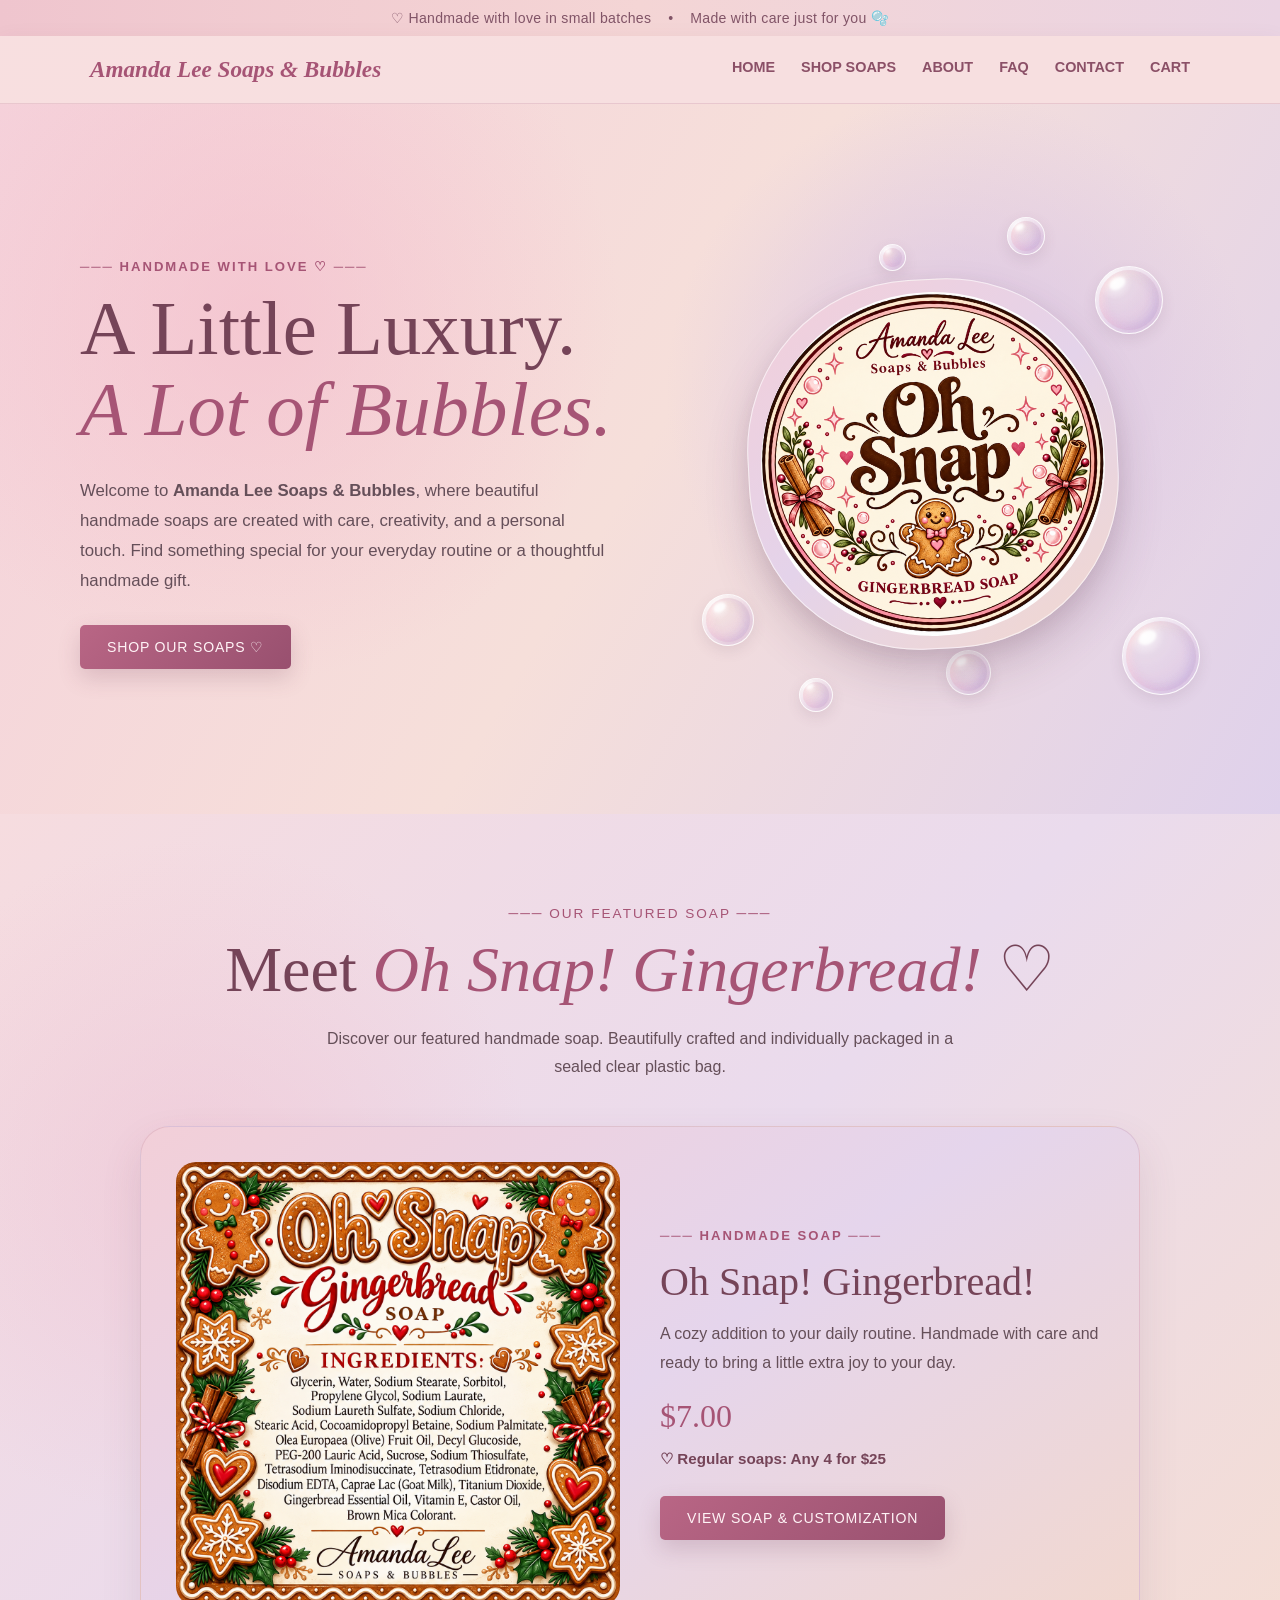
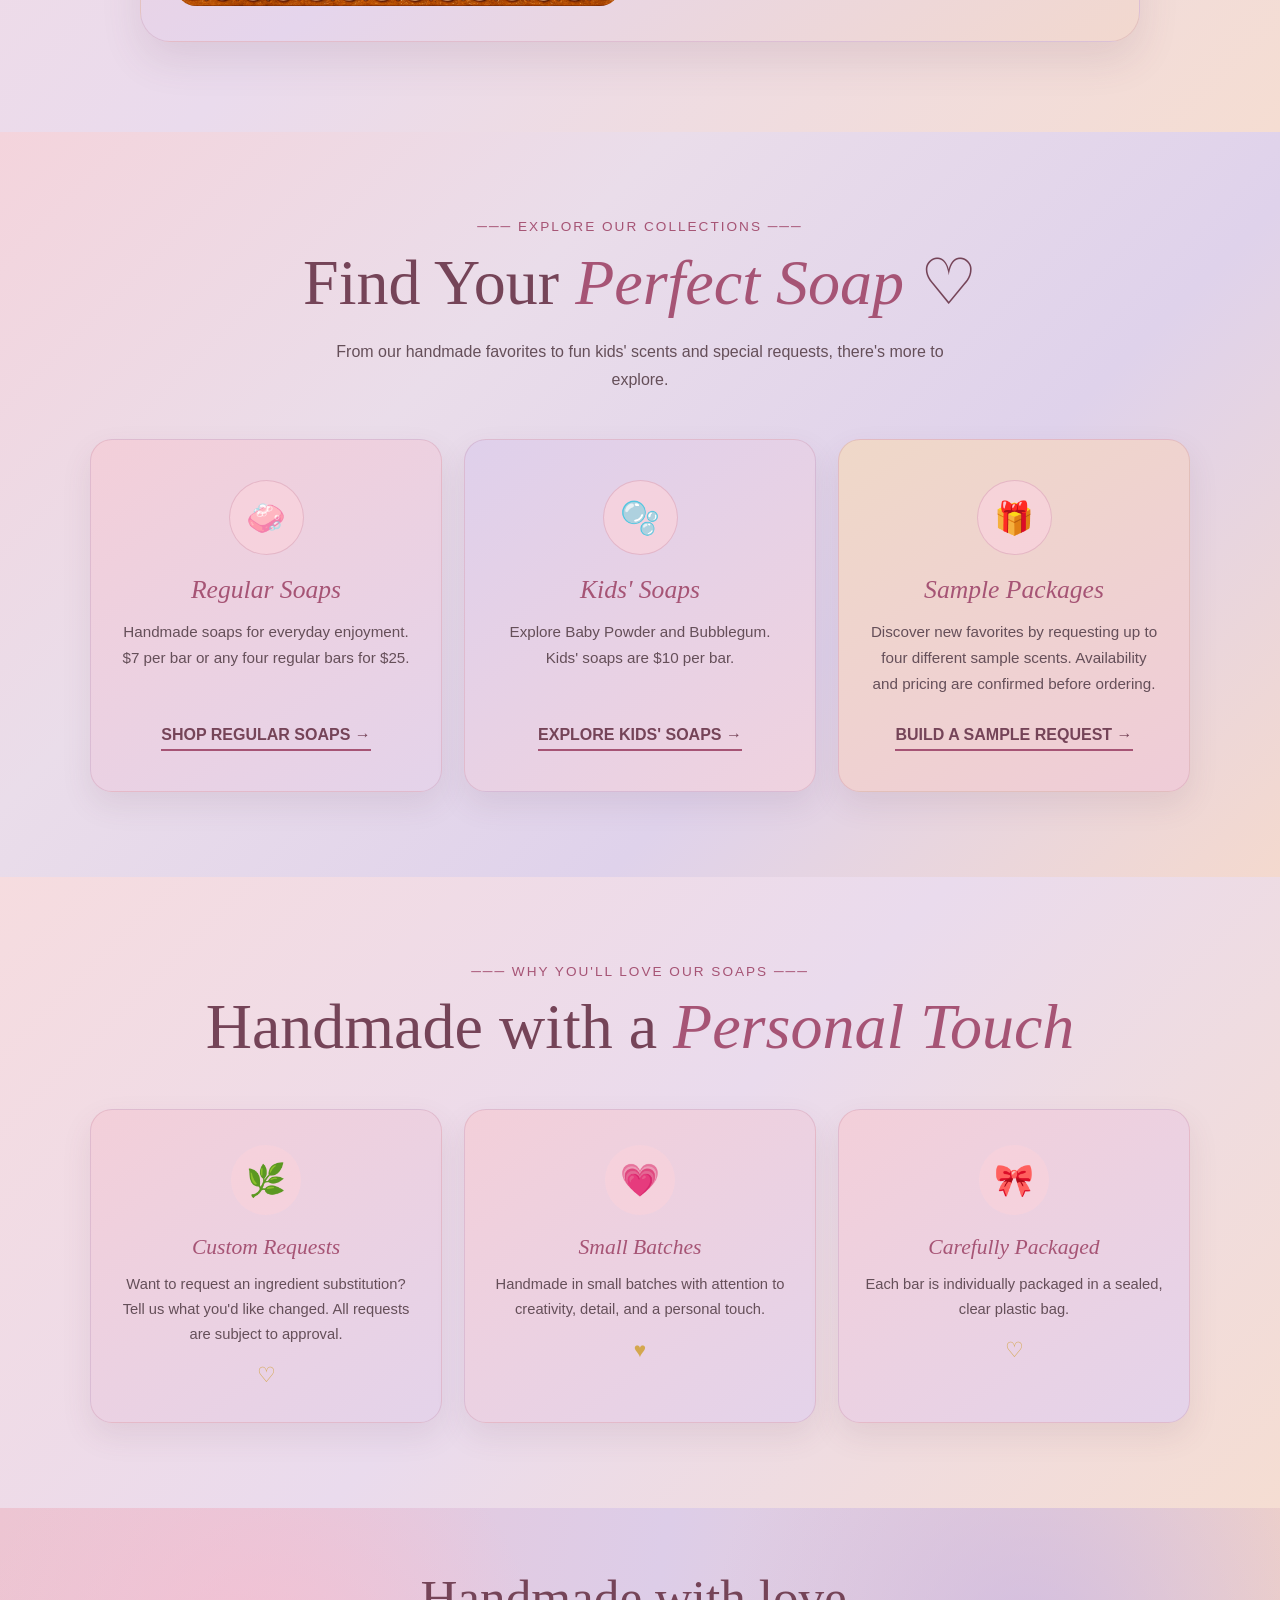
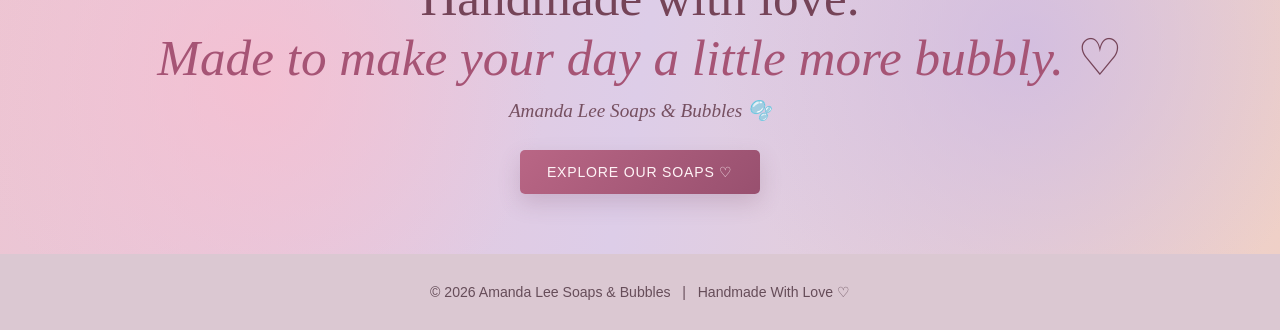
==== commit aa1184a7: "Update index.html" ====
--- a/index.html
+++ b/index.html
@@ -8,7 +8,7 @@
 
     <meta
         name="description"
-        content="Amanda Lee Soaps & Bubbles — handmade soaps crafted with love. Shop Cashmere Sweater soap, explore kids' scents, and request custom soaps."
+        content="Amanda Lee Soaps & Bubbles — handmade soaps crafted with love."
     >
 
     <title>Home | Amanda Lee Soaps &amp; Bubbles</title>
@@ -275,19 +275,19 @@
 
         .soap-display {
             position: relative;
-            min-height: 430px;
+            min-height: 550px;
             display: flex;
             justify-content: center;
             align-items: center;
         }
 
         .soap-photo-frame {
-            width: min(82%, 380px);
+            width: min(82%, 370px);
             position: relative;
             z-index: 2;
 
             padding: 12px;
-            border-radius: 28px;
+            border-radius: 170px;
 
             background:
                 linear-gradient(
@@ -317,8 +317,8 @@
             aspect-ratio: 1 / 1;
             object-fit: cover;
             display: block;
-            border-radius: 19px;
-        }
+            border-radius: 100%;
+            }
 
         .soap-photo-label {
             padding: 15px 10px 7px;
@@ -964,13 +964,10 @@
 
                     <div class="soap-photo-frame">
                         <img
-                            src="images/cashmere-sweater.png"
-                            alt="Cashmere Sweater handmade soap"
+                            src="images/OSG3.png"
+                            alt="Oh Snap! Gingerbread! handmade soap"
                         >
 
-                        <div class="soap-photo-label">
-                            Cashmere Sweater ♡
-                        </div>
                     </div>
 
                     <!-- FLOATING BUBBLES -->
@@ -999,7 +996,7 @@
                     <span>─── OUR FEATURED SOAP ───</span>
 
                     <h2>
-                        Meet <em>Cashmere Sweater</em> ♡
+                        Meet <em>Oh Snap! Gingerbread!</em> ♡
                     </h2>
 
                     <p>
@@ -1012,8 +1009,8 @@
                 <article class="featured-card">
 
                     <img
-                        src="images/cashmere-sweater.png"
-                        alt="Cashmere Sweater handmade soap bar"
+                        src="images/OSG2.png"
+                        alt="Oh Snap! Gingerbread! handmade soap bar"
                     >
 
                     <div class="featured-info">
@@ -1022,7 +1019,7 @@
                             ─── HANDMADE SOAP ───
                         </div>
 
-                        <h3>Cashmere Sweater</h3>
+                        <h3>Oh Snap! Gingerbread!</h3>
 
                         <p>
                             A cozy addition to your daily routine.
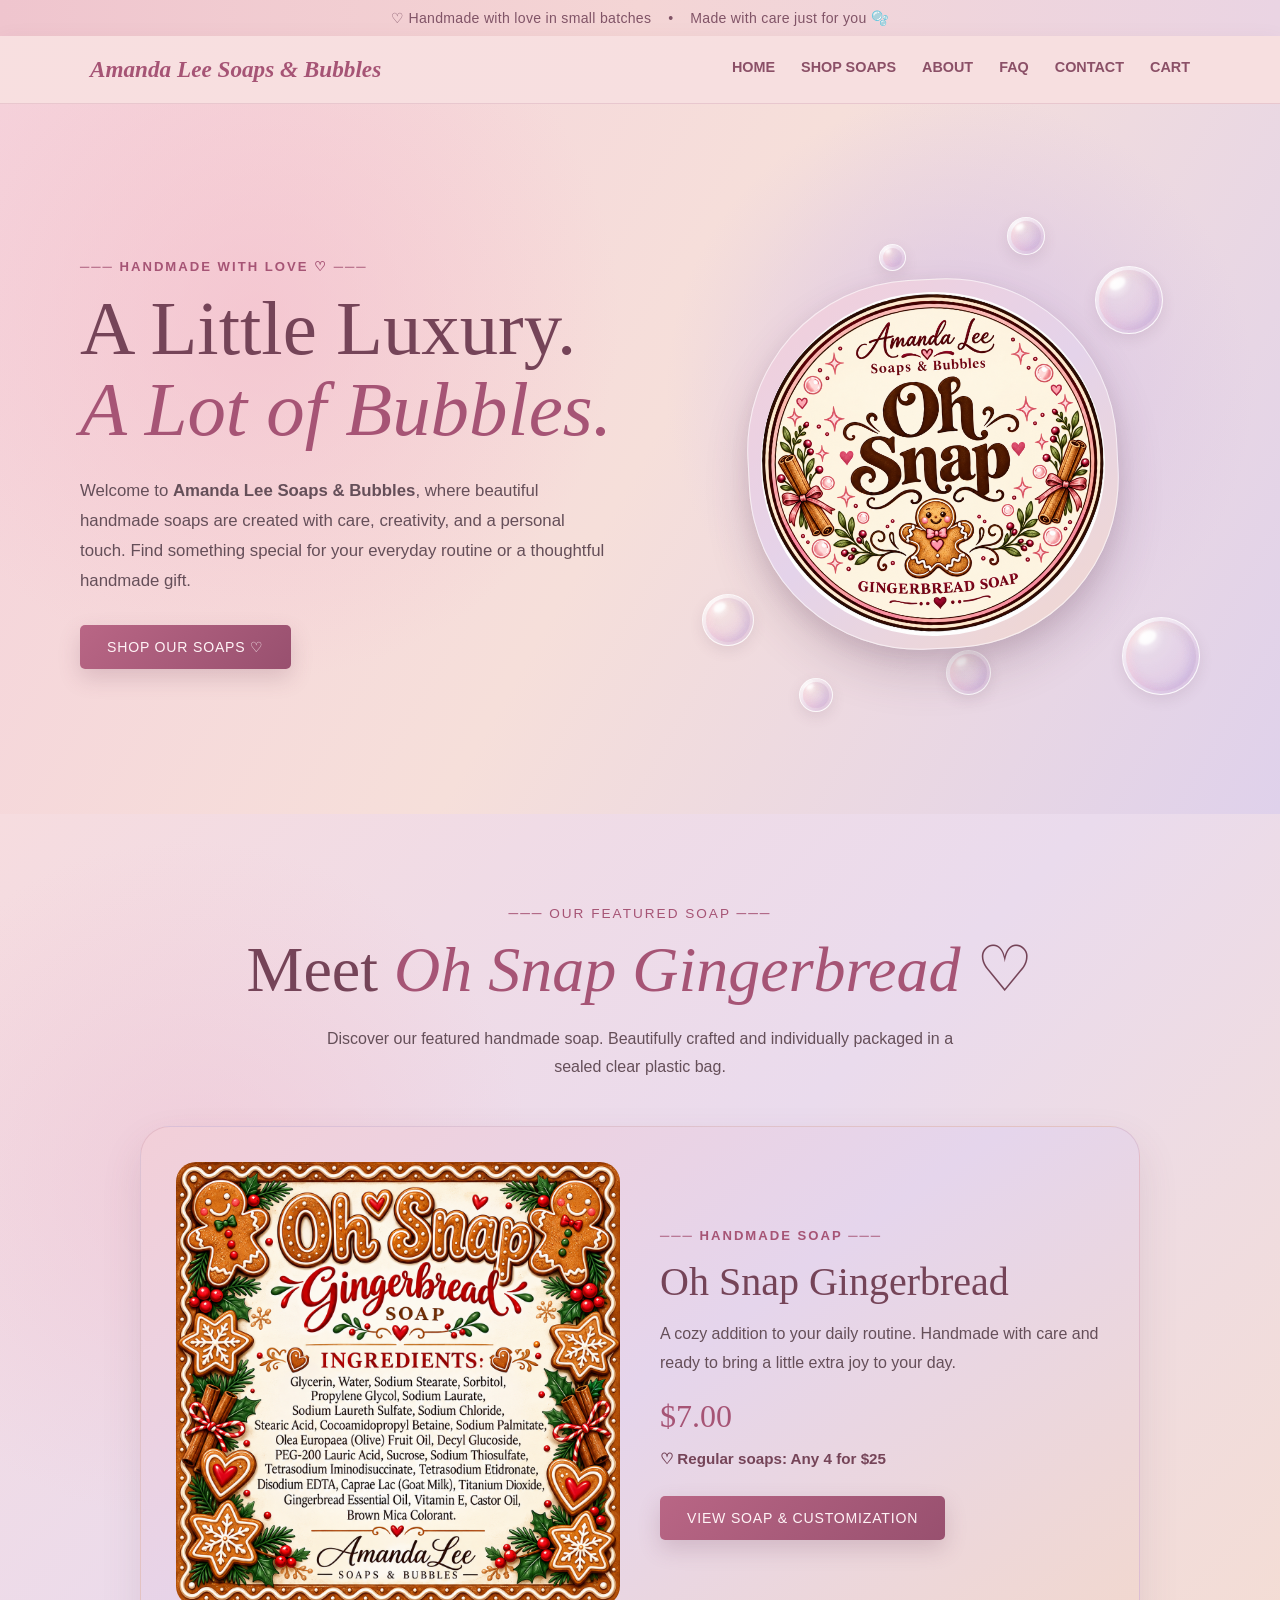
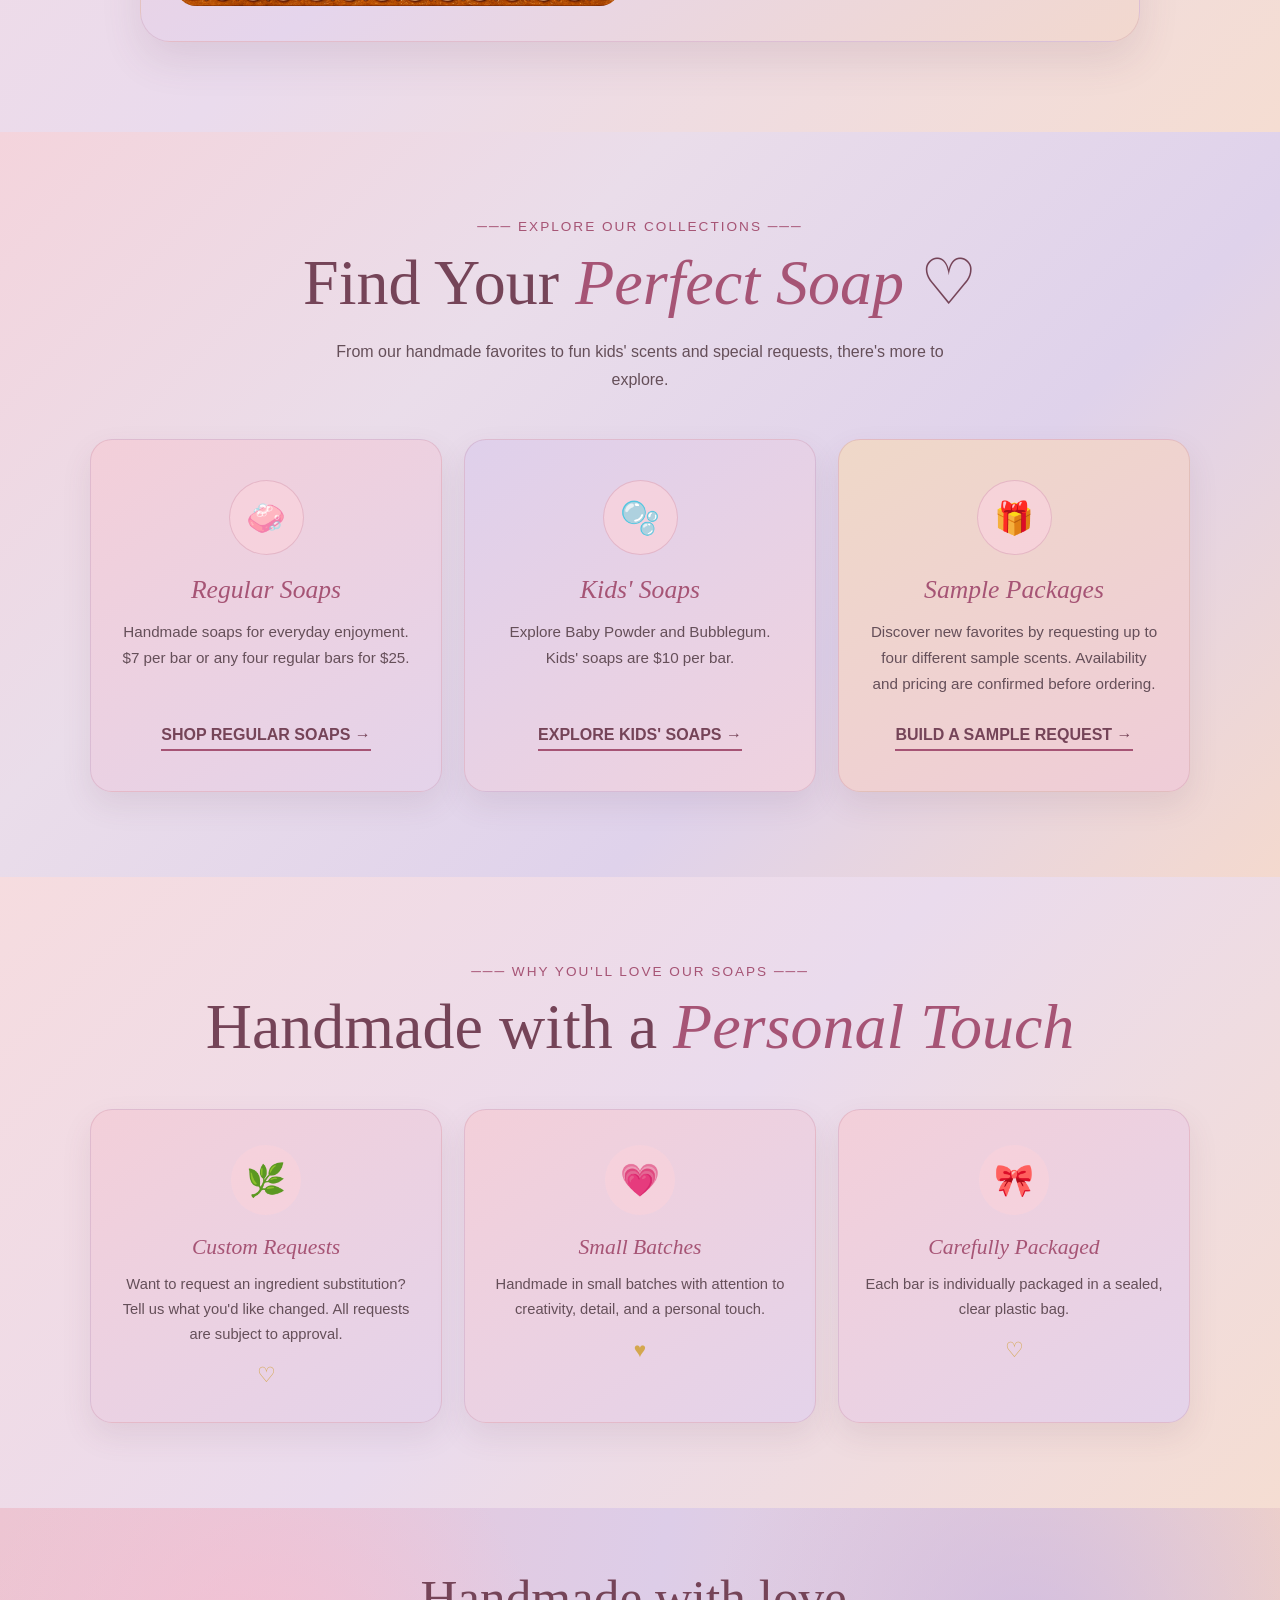
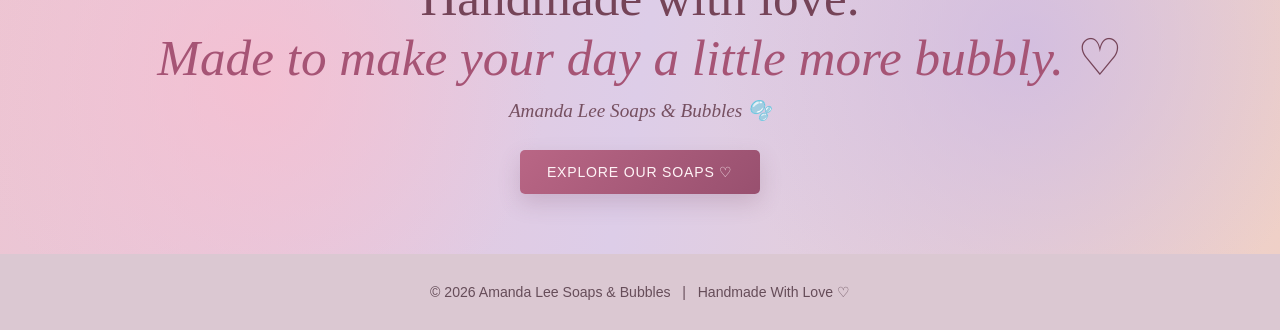
==== commit c066f7eb: "Update index.html" ====
--- a/index.html
+++ b/index.html
@@ -965,7 +965,7 @@
                     <div class="soap-photo-frame">
                         <img
                             src="images/OSG3.png"
-                            alt="Oh Snap! Gingerbread! handmade soap"
+                            alt="Oh Snap Gingerbread handmade soap"
                         >
 
                     </div>
@@ -996,7 +996,7 @@
                     <span>─── OUR FEATURED SOAP ───</span>
 
                     <h2>
-                        Meet <em>Oh Snap! Gingerbread!</em> ♡
+                        Meet <em>Oh Snap Gingerbread</em> ♡
                     </h2>
 
                     <p>
@@ -1010,7 +1010,7 @@
 
                     <img
                         src="images/OSG2.png"
-                        alt="Oh Snap! Gingerbread! handmade soap bar"
+                        alt="Oh Snap Gingerbread handmade soap bar"
                     >
 
                     <div class="featured-info">
@@ -1019,7 +1019,7 @@
                             ─── HANDMADE SOAP ───
                         </div>
 
-                        <h3>Oh Snap! Gingerbread!</h3>
+                        <h3>Oh Snap Gingerbread</h3>
 
                         <p>
                             A cozy addition to your daily routine.
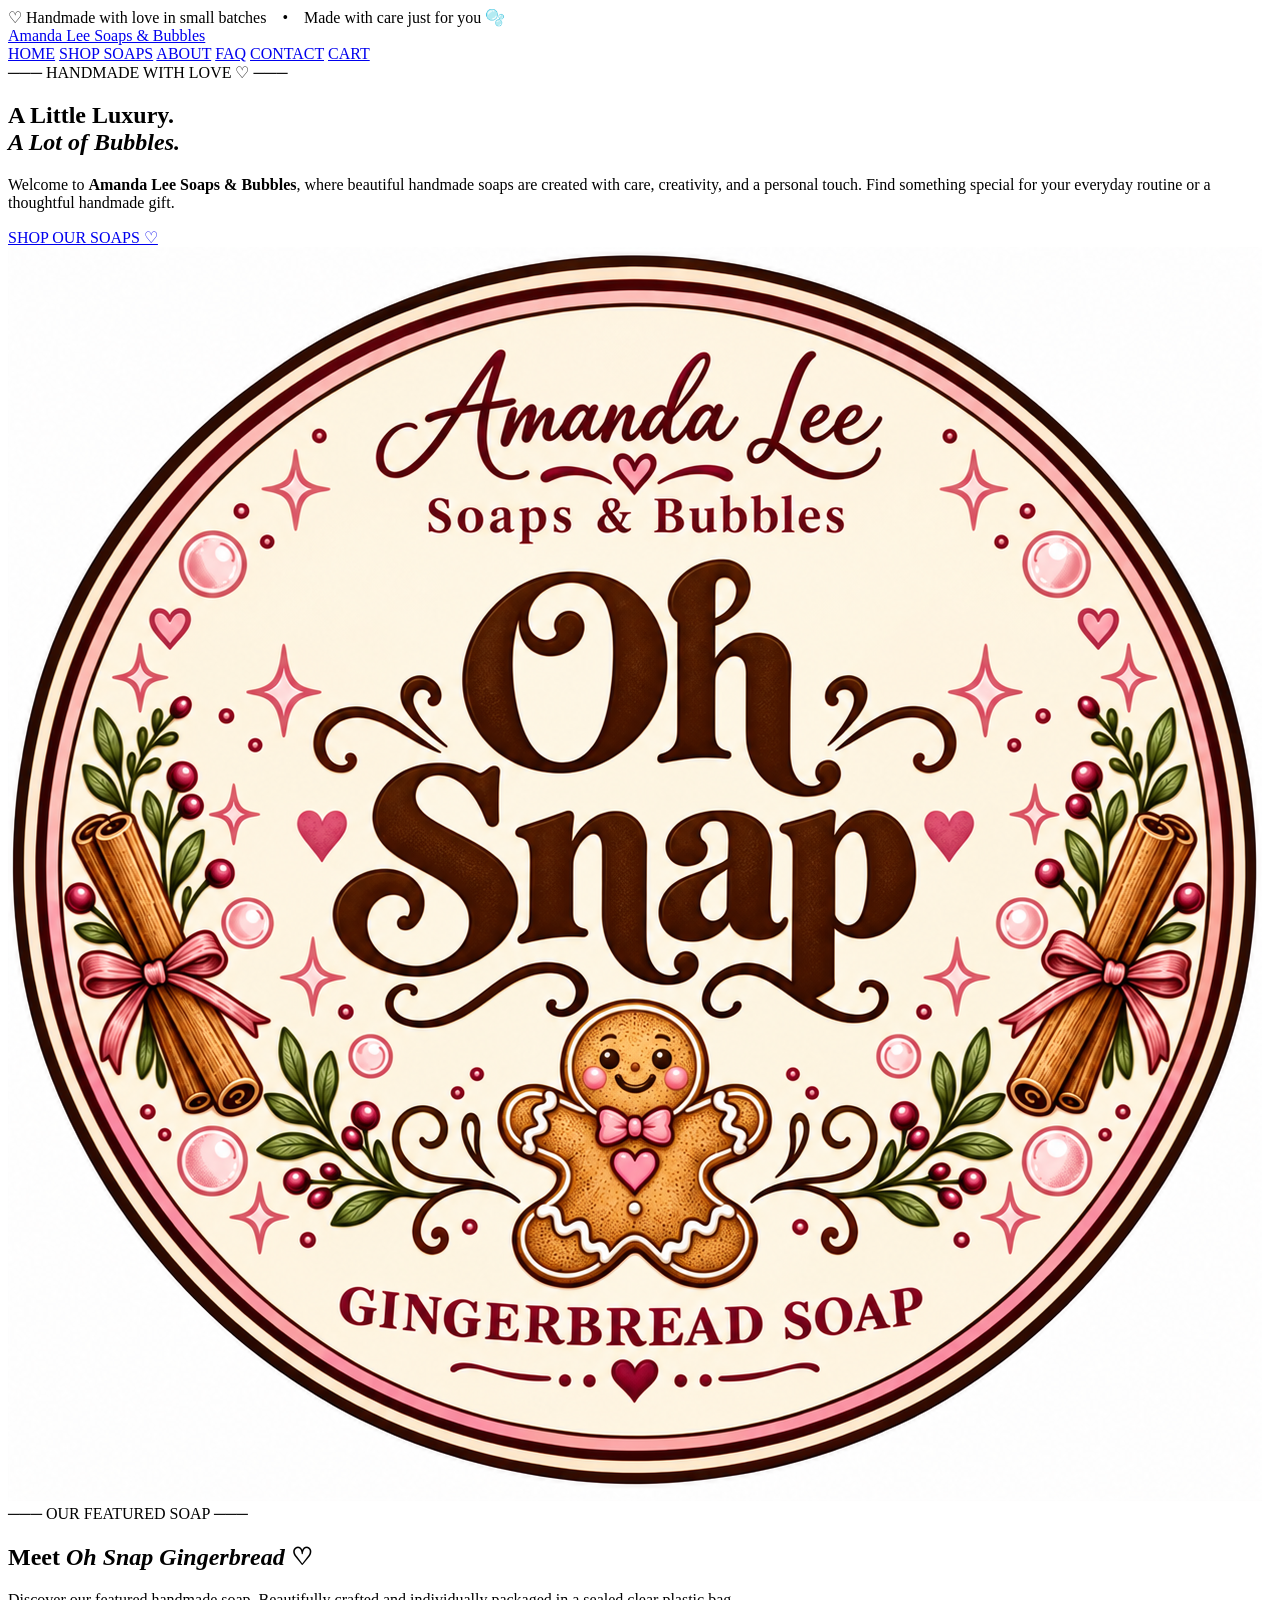
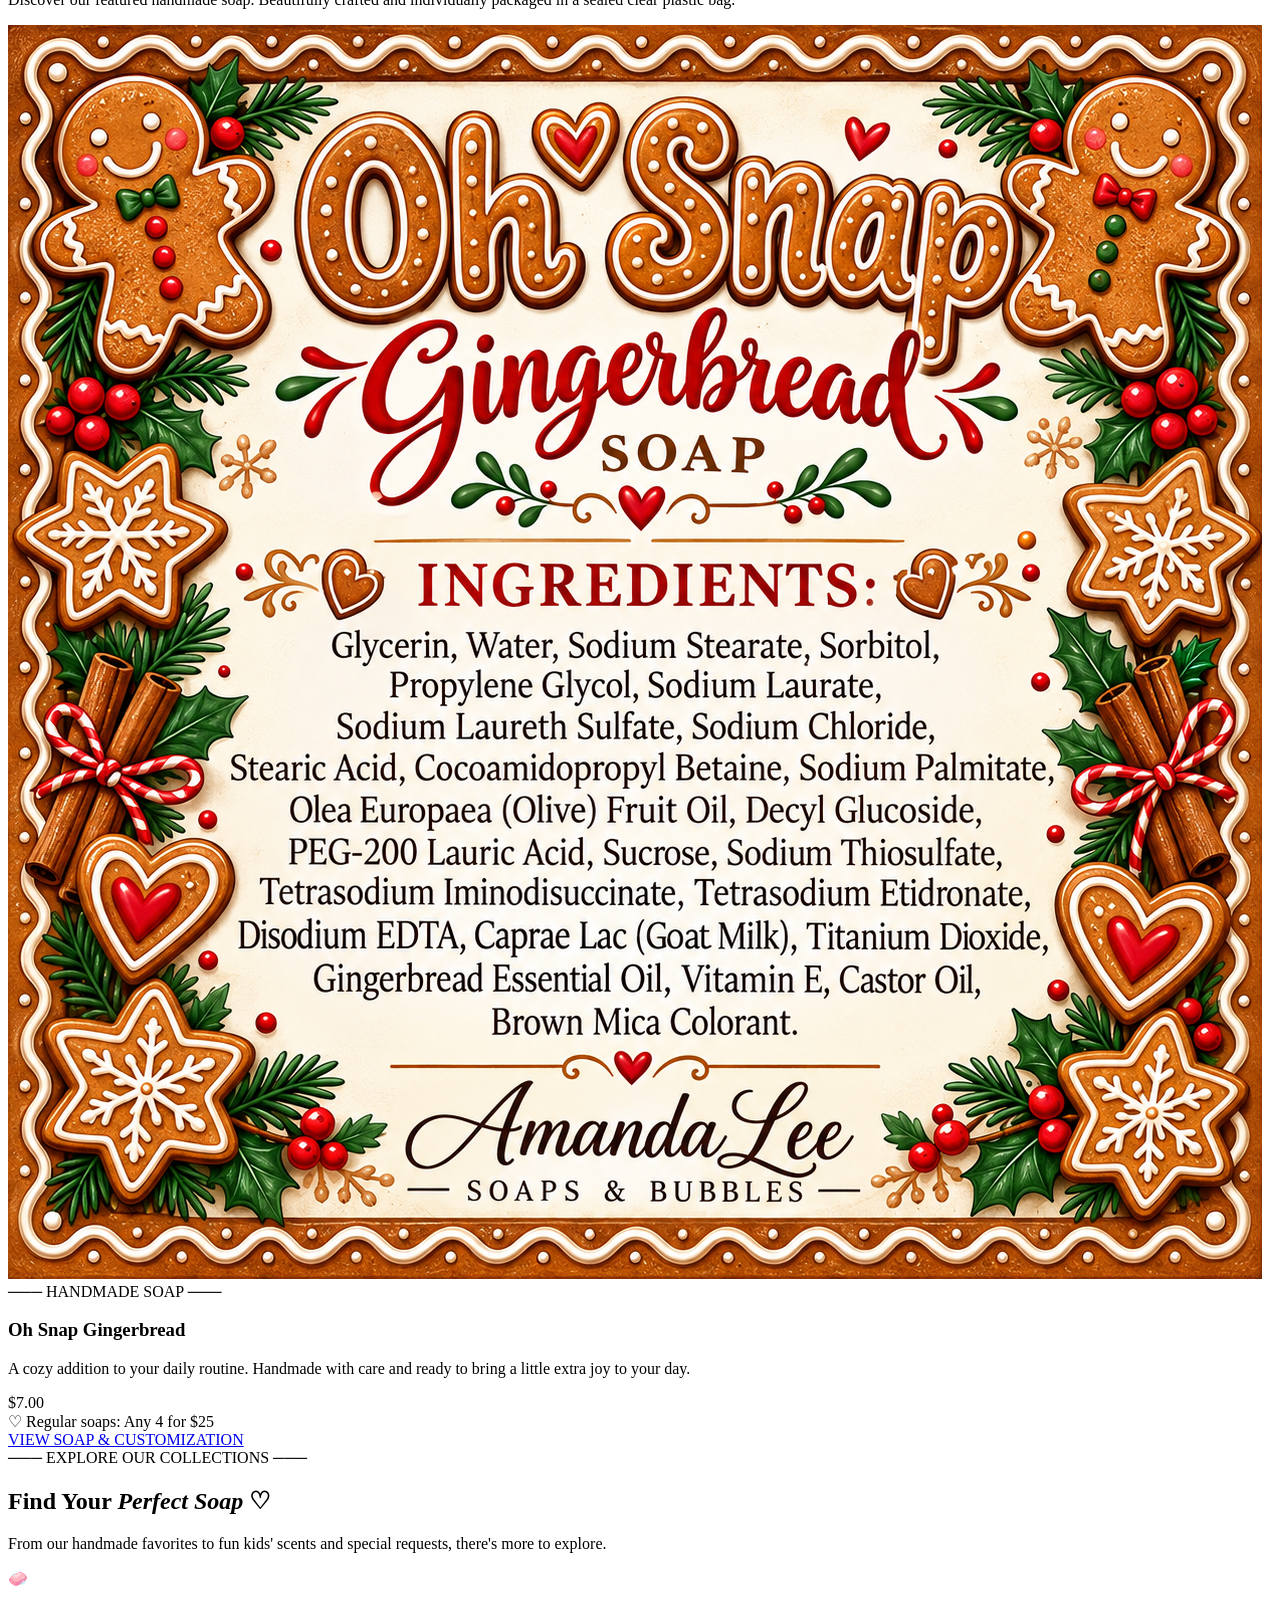
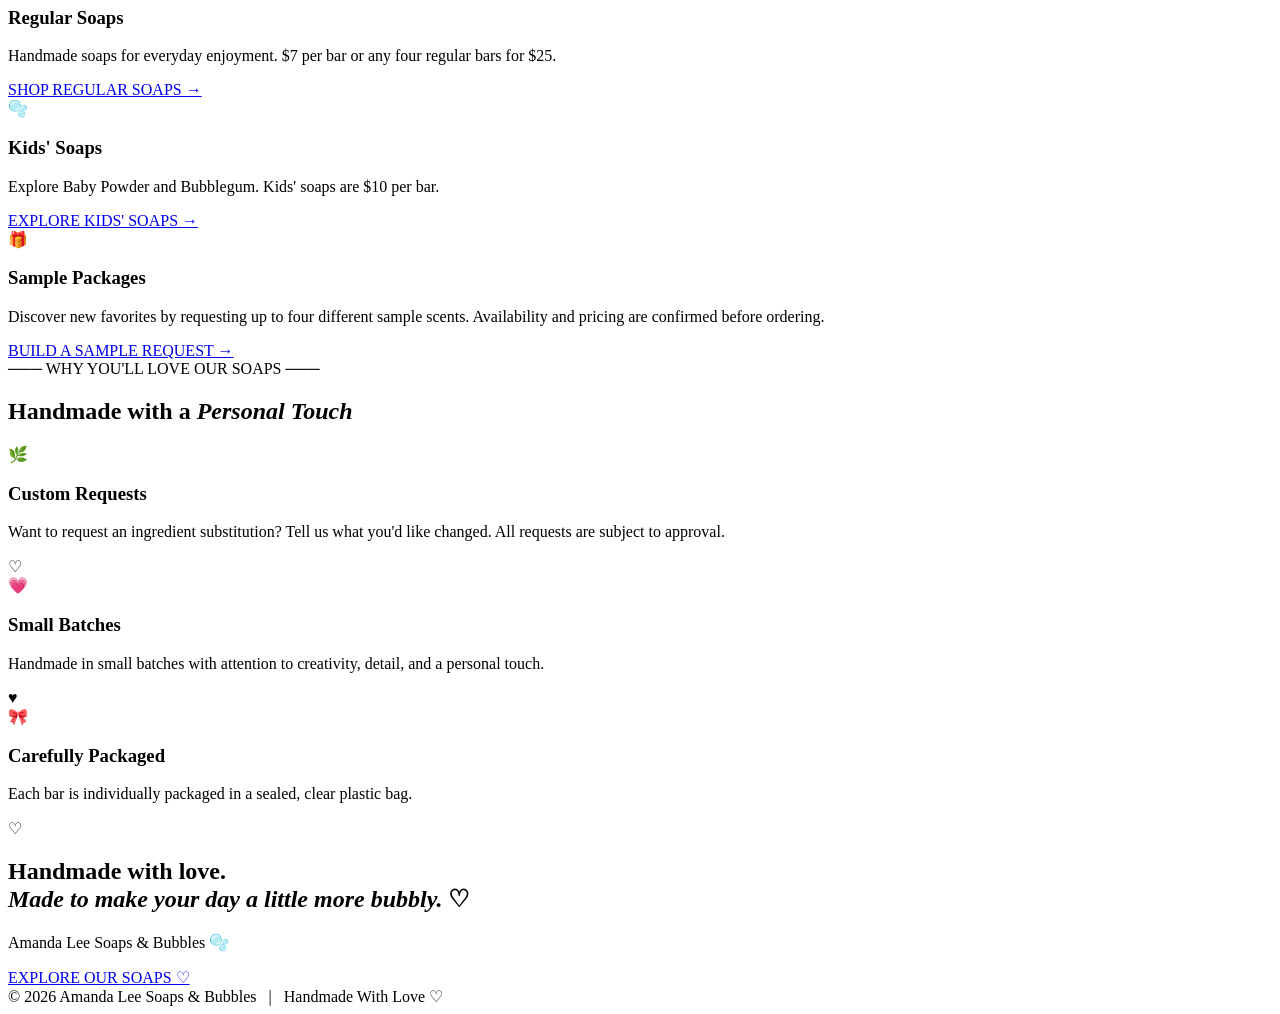
==== commit 7d9b2828: "Refactor/Organize files Move page styles and handlers into dedicated CSS and JavaScript files, reorg" ====
--- a/index.html
+++ b/index.html
@@ -12,880 +12,6 @@
     >
 
     <title>Home | Amanda Lee Soaps &amp; Bubbles</title>
-
-    <style>
-        /* =====================================
-           COLORS — ORIGINAL ABOUT US PALETTE
-        ===================================== */
-
-        :root {
-            --pink: #f5cfd8;
-            --light-pink: #f9dfe3;
-            --blush: #efbccb;
-
-            --lavender: #d8c7e6;
-            --light-lavender: #eadff1;
-
-            --cream: #f8e5d1;
-            --peach: #f4d3c7;
-
-            --mauve: #a65475;
-            --deep-mauve: #754458;
-
-            --gold: #d4a74e;
-            --text: #654f59;
-        }
-
-        /* =====================================
-           RESET
-        ===================================== */
-
-        * {
-            margin: 0;
-            padding: 0;
-            box-sizing: border-box;
-        }
-
-        html {
-            scroll-behavior: smooth;
-        }
-
-        body {
-            font-family: Arial, Helvetica, sans-serif;
-            color: var(--text);
-
-            background:
-                radial-gradient(
-                    circle at 15% 20%,
-                    rgba(245, 188, 207, 0.65),
-                    transparent 28%
-                ),
-                radial-gradient(
-                    circle at 85% 25%,
-                    rgba(211, 191, 231, 0.65),
-                    transparent 30%
-                ),
-                linear-gradient(
-                    135deg,
-                    #f7d6de,
-                    #f5e3df,
-                    #e7d9ef,
-                    #f5ddd1
-                );
-
-            min-height: 100vh;
-        }
-
-        a {
-            text-decoration: none;
-        }
-
-        button {
-            font: inherit;
-            cursor: pointer;
-        }
-
-        /* =====================================
-           TOP BAR
-        ===================================== */
-
-        .top-bar {
-            background:
-                linear-gradient(
-                    90deg,
-                    #efc5ce,
-                    #f4d5d5,
-                    #ead4e3
-                );
-
-            color: #815467;
-            padding: 10px 20px;
-            text-align: center;
-            font-size: 0.88rem;
-            letter-spacing: 0.3px;
-        }
-
-        /* =====================================
-           NAVIGATION
-        ===================================== */
-
-        header {
-            background: rgba(248, 224, 225, 0.95);
-
-            border-bottom:
-                1px solid rgba(157, 79, 112, 0.16);
-
-            box-shadow:
-                0 7px 25px rgba(110, 70, 90, 0.08);
-        }
-
-        .nav-container {
-            max-width: 1150px;
-            margin: auto;
-            padding: 20px 25px;
-
-            display: flex;
-            align-items: center;
-            justify-content: space-between;
-            gap: 25px;
-        }
-
-        .brand {
-            font-family: Georgia, "Times New Roman", serif;
-            font-size: 1.45rem;
-            font-style: italic;
-            color: var(--mauve);
-            font-weight: bold;
-        }
-
-        nav {
-            display: flex;
-            align-items: center;
-            gap: 26px;
-            flex-wrap: wrap;
-        }
-
-        nav a {
-            color: #8b5067;
-            font-size: 0.9rem;
-            font-weight: bold;
-            padding-bottom: 6px;
-            position: relative;
-        }
-
-        nav a::after {
-            content: "";
-            position: absolute;
-            left: 0;
-            bottom: 0;
-            width: 0;
-            height: 2px;
-            background: var(--mauve);
-            transition: width 0.3s ease;
-        }
-
-        nav a:hover::after,
-        nav a.active::after {
-            width: 100%;
-        }
-
-        /* =====================================
-           HOMEPAGE HERO
-        ===================================== */
-
-        .home-hero {
-            position: relative;
-            overflow: hidden;
-            padding: 85px 20px 75px;
-
-            background:
-                radial-gradient(
-                    circle at 75% 40%,
-                    rgba(211, 190, 231, 0.75),
-                    transparent 28%
-                ),
-                radial-gradient(
-                    circle at 20% 30%,
-                    rgba(244, 188, 203, 0.60),
-                    transparent 32%
-                ),
-                linear-gradient(
-                    120deg,
-                    #f5d2db,
-                    #f6dfda,
-                    #dfd1eb
-                );
-        }
-
-        .hero-container {
-            max-width: 1120px;
-            margin: auto;
-
-            display: grid;
-            grid-template-columns: 1fr 1fr;
-            gap: 50px;
-            align-items: center;
-        }
-
-        .eyebrow {
-            color: var(--mauve);
-            letter-spacing: 2px;
-            text-transform: uppercase;
-            font-size: 0.82rem;
-            margin-bottom: 15px;
-            font-weight: bold;
-        }
-
-        .hero-text h1 {
-            font-family: Georgia, "Times New Roman", serif;
-            font-size: clamp(3rem, 6vw, 5.2rem);
-            line-height: 1.05;
-            color: var(--deep-mauve);
-            font-weight: normal;
-        }
-
-        .hero-text h1 em {
-            color: var(--mauve);
-            font-weight: normal;
-        }
-
-        .hero-text p {
-            margin-top: 25px;
-            max-width: 540px;
-            line-height: 1.8;
-            font-size: 1.05rem;
-        }
-
-        .shop-button {
-            display: inline-block;
-            margin-top: 28px;
-            padding: 14px 27px;
-
-            background:
-                linear-gradient(
-                    135deg,
-                    #b96685,
-                    #98506f
-                );
-
-            color: #fff3f6;
-            border-radius: 5px;
-            border: none;
-            font-size: 0.88rem;
-            letter-spacing: 0.8px;
-
-            box-shadow:
-                0 9px 22px rgba(117, 65, 89, 0.2);
-
-            transition:
-                transform 0.3s ease,
-                box-shadow 0.3s ease;
-        }
-
-        .shop-button:hover {
-            transform: translateY(-3px);
-
-            box-shadow:
-                0 14px 28px rgba(117, 65, 89, 0.25);
-        }
-
-        /* =====================================
-           FEATURED SOAP DISPLAY
-        ===================================== */
-
-        .soap-display {
-            position: relative;
-            min-height: 550px;
-            display: flex;
-            justify-content: center;
-            align-items: center;
-        }
-
-        .soap-photo-frame {
-            width: min(82%, 370px);
-            position: relative;
-            z-index: 2;
-
-            padding: 12px;
-            border-radius: 170px;
-
-            background:
-                linear-gradient(
-                    145deg,
-                    #f3cfd9,
-                    #e4d3ea,
-                    #f2d8ce
-                );
-
-            border:
-                1px solid rgba(255, 255, 255, 0.6);
-
-            box-shadow:
-                0 24px 45px rgba(94, 60, 78, 0.20),
-                0 8px 18px rgba(94, 60, 78, 0.10);
-
-            transform: rotate(-3deg);
-            transition: transform 0.35s ease;
-        }
-
-        .soap-photo-frame:hover {
-            transform: rotate(0deg) translateY(-7px);
-        }
-
-        .soap-photo-frame img {
-            width: 100%;
-            aspect-ratio: 1 / 1;
-            object-fit: cover;
-            display: block;
-            border-radius: 100%;
-            }
-
-        .soap-photo-label {
-            padding: 15px 10px 7px;
-            text-align: center;
-
-            font-family: Georgia, serif;
-            font-style: italic;
-            color: var(--deep-mauve);
-            font-size: 1.3rem;
-        }
-
-        /* =====================================
-           FLOATING BUBBLES
-           MATCHES ABOUT US DESIGN
-        ===================================== */
-
-        .bubble {
-            position: absolute;
-            border-radius: 50%;
-
-            background:
-                radial-gradient(
-                    circle at 28% 23%,
-                    rgba(255,255,255,0.95) 0%,
-                    rgba(255,255,255,0.60) 8%,
-                    rgba(255,255,255,0.10) 25%,
-                    rgba(225,190,230,0.16) 55%,
-                    rgba(184,155,211,0.15) 75%,
-                    transparent 100%
-                );
-
-            border:
-                1px solid rgba(255,255,255,0.85);
-
-            box-shadow:
-                inset -5px -7px 12px rgba(190,145,211,0.14),
-                inset 4px 4px 10px rgba(255,255,255,0.7),
-                0 5px 14px rgba(109,76,96,0.12);
-
-            animation: bubbleFloat 6s ease-in-out infinite;
-            pointer-events: none;
-        }
-
-        .bubble::before {
-            content: "";
-            position: absolute;
-            inset: 3px;
-            border-radius: 50%;
-
-            box-shadow:
-                inset 5px 0 8px rgba(249,165,199,0.22),
-                inset -5px 0 8px rgba(167,151,226,0.24),
-                inset 0 5px 8px rgba(255,220,164,0.18);
-        }
-
-        .bubble::after {
-            content: "";
-            position: absolute;
-            width: 25%;
-            height: 17%;
-            left: 20%;
-            top: 17%;
-            border-radius: 50%;
-            background: rgba(255,255,255,0.85);
-            transform: rotate(-30deg);
-            filter: blur(1px);
-        }
-
-        .b1 {
-            width: 68px;
-            height: 68px;
-            right: 7%;
-            top: 14%;
-        }
-
-        .b2 {
-            width: 38px;
-            height: 38px;
-            right: 29%;
-            top: 5%;
-            animation-delay: 1s;
-        }
-
-        .b3 {
-            width: 52px;
-            height: 52px;
-            left: 7%;
-            bottom: 17%;
-            animation-delay: 2s;
-        }
-
-        .b4 {
-            width: 27px;
-            height: 27px;
-            left: 40%;
-            top: 10%;
-            animation-delay: 1.5s;
-        }
-
-        .b5 {
-            width: 78px;
-            height: 78px;
-            right: 0;
-            bottom: 8%;
-            animation-delay: 2.5s;
-        }
-
-        .b6 {
-            width: 34px;
-            height: 34px;
-            left: 25%;
-            bottom: 5%;
-            animation-delay: 3s;
-        }
-
-        .b7 {
-            width: 45px;
-            height: 45px;
-            right: 39%;
-            bottom: 8%;
-            animation-delay: 0.7s;
-        }
-
-        @keyframes bubbleFloat {
-            0%, 100% {
-                transform: translateY(0) translateX(0);
-            }
-
-            50% {
-                transform: translateY(-14px) translateX(4px);
-            }
-        }
-
-        /* =====================================
-           SECTION HEADINGS
-        ===================================== */
-
-        .section-heading {
-            text-align: center;
-            margin-bottom: 45px;
-        }
-
-        .section-heading span {
-            color: var(--mauve);
-            font-size: 0.85rem;
-            text-transform: uppercase;
-            letter-spacing: 2px;
-        }
-
-        .section-heading h2 {
-            margin-top: 10px;
-            font-family: Georgia, serif;
-            color: var(--deep-mauve);
-            font-size: clamp(2.5rem, 5vw, 4rem);
-            font-weight: normal;
-        }
-
-        .section-heading h2 em {
-            color: var(--mauve);
-        }
-
-        .section-heading p {
-            max-width: 650px;
-            margin: 18px auto 0;
-            line-height: 1.75;
-        }
-
-        /* =====================================
-           FEATURED PRODUCT
-        ===================================== */
-
-        .featured-section {
-            padding: 90px 20px;
-
-            background:
-                radial-gradient(
-                    circle at 15% 40%,
-                    rgba(239,188,205,0.45),
-                    transparent 28%
-                ),
-                linear-gradient(
-                    135deg,
-                    #f6dcdf,
-                    #eadbed,
-                    #f5ddd2
-                );
-        }
-
-        .featured-container {
-            max-width: 1000px;
-            margin: auto;
-        }
-
-        .featured-card {
-            display: grid;
-            grid-template-columns: 1fr 1fr;
-            gap: 40px;
-            align-items: center;
-
-            background:
-                linear-gradient(
-                    145deg,
-                    #f2cfd8,
-                    #e5d5ec,
-                    #f2d8ce
-                );
-
-            border-radius: 30px;
-            padding: 35px;
-
-            border:
-                1px solid rgba(158,80,113,0.16);
-
-            box-shadow:
-                0 18px 40px rgba(105,68,87,0.12);
-        }
-
-        .featured-card img {
-            width: 100%;
-            aspect-ratio: 1 / 1;
-            object-fit: cover;
-            border-radius: 20px;
-        }
-
-        .featured-info h3 {
-            font-family: Georgia, serif;
-            font-size: 2.5rem;
-            font-weight: normal;
-            color: var(--deep-mauve);
-            margin-bottom: 15px;
-        }
-
-        .featured-info p {
-            line-height: 1.8;
-            margin-bottom: 20px;
-        }
-
-        .price {
-            font-family: Georgia, serif;
-            font-size: 2rem;
-            color: var(--mauve);
-        }
-
-        .bundle-note {
-            margin-top: 15px;
-            font-size: 0.95rem;
-            color: var(--deep-mauve);
-            font-weight: bold;
-        }
-
-        /* =====================================
-           COLLECTION CARDS
-        ===================================== */
-
-        .collections-section {
-            padding: 85px 20px;
-
-            background:
-                linear-gradient(
-                    135deg,
-                    #f4d4dc,
-                    #eaddea,
-                    #dfd2eb,
-                    #f4d9ce
-                );
-        }
-
-        .collections {
-            max-width: 1100px;
-            margin: auto;
-
-            display: grid;
-            grid-template-columns: repeat(3, 1fr);
-            gap: 22px;
-        }
-
-        .collection-card {
-            padding: 40px 28px;
-            text-align: center;
-            border-radius: 22px;
-
-            background:
-                linear-gradient(
-                    145deg,
-                    #f3cfd9,
-                    #e4d3ea
-                );
-
-            border:
-                1px solid rgba(164,82,117,0.18);
-
-            box-shadow:
-                0 13px 30px rgba(103,65,85,0.10);
-
-            transition: transform 0.3s ease;
-        }
-
-        .collection-card:nth-child(2) {
-            background:
-                linear-gradient(
-                    145deg,
-                    #dfd0eb,
-                    #efd2df
-                );
-        }
-
-        .collection-card:nth-child(3) {
-            background:
-                linear-gradient(
-                    145deg,
-                    #efd8c8,
-                    #efccd8
-                );
-        }
-
-        .collection-card:hover {
-            transform: translateY(-8px);
-        }
-
-        .collection-icon {
-            width: 75px;
-            height: 75px;
-            margin: 0 auto 20px;
-            border-radius: 50%;
-
-            display: flex;
-            justify-content: center;
-            align-items: center;
-
-            font-size: 2rem;
-            background: rgba(248,211,221,0.8);
-
-            border:
-                1px solid rgba(165,83,117,0.22);
-        }
-
-        .collection-card h3 {
-            color: var(--mauve);
-            font-family: Georgia, serif;
-            font-style: italic;
-            font-weight: normal;
-            font-size: 1.6rem;
-            margin-bottom: 14px;
-        }
-
-        .collection-card p {
-            line-height: 1.7;
-            font-size: 0.95rem;
-            min-height: 85px;
-        }
-
-        .collection-link {
-            display: inline-block;
-            margin-top: 22px;
-            color: var(--deep-mauve);
-            font-weight: bold;
-            border-bottom: 2px solid var(--mauve);
-            padding-bottom: 5px;
-        }
-
-        /* =====================================
-           WHY SHOP WITH US
-        ===================================== */
-
-        .features-section {
-            padding: 85px 20px;
-
-            background:
-                linear-gradient(
-                    135deg,
-                    #f6dcdf,
-                    #eadbed,
-                    #f5ddd2
-                );
-        }
-
-        .features {
-            max-width: 1100px;
-            margin: auto;
-
-            display: grid;
-            grid-template-columns: repeat(3, 1fr);
-            gap: 22px;
-        }
-
-        .feature {
-            padding: 35px 25px;
-            text-align: center;
-            border-radius: 22px;
-
-            background:
-                linear-gradient(
-                    145deg,
-                    #f3cfd9,
-                    #e4d3ea
-                );
-
-            border:
-                1px solid rgba(164,82,117,0.18);
-
-            box-shadow:
-                0 13px 30px rgba(103,65,85,0.10);
-        }
-
-        .feature-icon {
-            width: 70px;
-            height: 70px;
-            margin: 0 auto 20px;
-            border-radius: 50%;
-
-            display: flex;
-            justify-content: center;
-            align-items: center;
-
-            font-size: 2rem;
-            background: rgba(248,211,221,0.8);
-        }
-
-        .feature h3 {
-            color: var(--mauve);
-            font-family: Georgia, serif;
-            font-style: italic;
-            font-weight: normal;
-            font-size: 1.35rem;
-            margin-bottom: 12px;
-        }
-
-        .feature p {
-            line-height: 1.7;
-            font-size: 0.92rem;
-        }
-
-        .heart {
-            display: block;
-            margin-top: 16px;
-            color: var(--gold);
-            font-size: 1.3rem;
-        }
-
-        /* =====================================
-           FINAL BANNER
-        ===================================== */
-
-        .final-banner {
-            text-align: center;
-            padding: 60px 20px;
-
-            background:
-                radial-gradient(
-                    circle at 20% 50%,
-                    rgba(248,190,208,0.75),
-                    transparent 28%
-                ),
-                radial-gradient(
-                    circle at 80% 40%,
-                    rgba(205,185,227,0.75),
-                    transparent 30%
-                ),
-                linear-gradient(
-                    100deg,
-                    #edc5d2,
-                    #ddcde8,
-                    #efd0c7
-                );
-        }
-
-        .final-banner h2 {
-            color: var(--deep-mauve);
-            font-family: Georgia, serif;
-            font-size: clamp(2rem, 4vw, 3.3rem);
-            font-weight: normal;
-        }
-
-        .final-banner em {
-            color: var(--mauve);
-        }
-
-        .final-banner p {
-            margin-top: 12px;
-            color: #765061;
-            font-family: Georgia, serif;
-            font-style: italic;
-            font-size: 1.2rem;
-        }
-
-        /* =====================================
-           FOOTER
-        ===================================== */
-
-        footer {
-            background: #dbc8d2;
-            color: #664d59;
-            text-align: center;
-            padding: 30px 20px;
-            font-size: 0.88rem;
-        }
-
-        /* =====================================
-           MOBILE RESPONSIVENESS
-        ===================================== */
-
-        @media (max-width: 900px) {
-            .hero-container,
-            .featured-card {
-                grid-template-columns: 1fr;
-            }
-
-            .hero-text {
-                text-align: center;
-            }
-
-            .hero-text p {
-                margin-left: auto;
-                margin-right: auto;
-            }
-
-            .collections,
-            .features {
-                grid-template-columns: repeat(2, 1fr);
-            }
-
-            .soap-display {
-                min-height: 380px;
-            }
-        }
-
-        @media (max-width: 650px) {
-            .nav-container {
-                flex-direction: column;
-            }
-
-            nav {
-                justify-content: center;
-                gap: 14px;
-            }
-
-            .collections,
-            .features {
-                grid-template-columns: 1fr;
-            }
-
-            .featured-card {
-                padding: 25px;
-            }
-
-            .soap-display {
-                min-height: 340px;
-            }
-
-            .soap-photo-frame {
-                width: min(82%, 300px);
-            }
-
-            .collection-card p {
-                min-height: 0;
-            }
-        }
-
-        @media (prefers-reduced-motion: reduce) {
-            *,
-            *::before,
-            *::after {
-                animation-duration: 0.01ms !important;
-                transition-duration: 0.01ms !important;
-            }
-        }
-    </style>
 </head>
 
 <body>
@@ -1223,55 +349,7 @@
     ===================================== -->
 
     <script>
-        function updateCartCount() {
-            const countElement = document.getElementById(
-                "cart-count"
-            );
-
-            if (!countElement) return;
-
-            let total = 0;
-
-            try {
-                const cart = JSON.parse(
-                    localStorage.getItem("amanda-lee-cart-v1") || "{}"
-                );
-
-                if (Array.isArray(cart)) {
-                    total = cart.reduce((sum, item) => {
-                        return sum + Math.max(
-                            0,
-                            Number(item.quantity) || 0
-                        );
-                    }, 0);
-                } else if (cart && typeof cart === "object") {
-                    total = Object.values(cart).reduce(
-                        (sum, quantity) => {
-                            return sum + Math.max(
-                                0,
-                                Number(quantity) || 0
-                            );
-                        },
-                        0
-                    );
-                }
-            } catch (error) {
-                total = 0;
-            }
-
-            countElement.textContent =
-                total > 0 ? "(" + total + ")" : "";
-        }
-
-        document.addEventListener(
-            "DOMContentLoaded",
-            updateCartCount
-        );
-
-        window.addEventListener(
-            "storage",
-            updateCartCount
-        );
+        // Cart Java Script Moved to own dest, implement linking.
     </script>
 
 </body>
